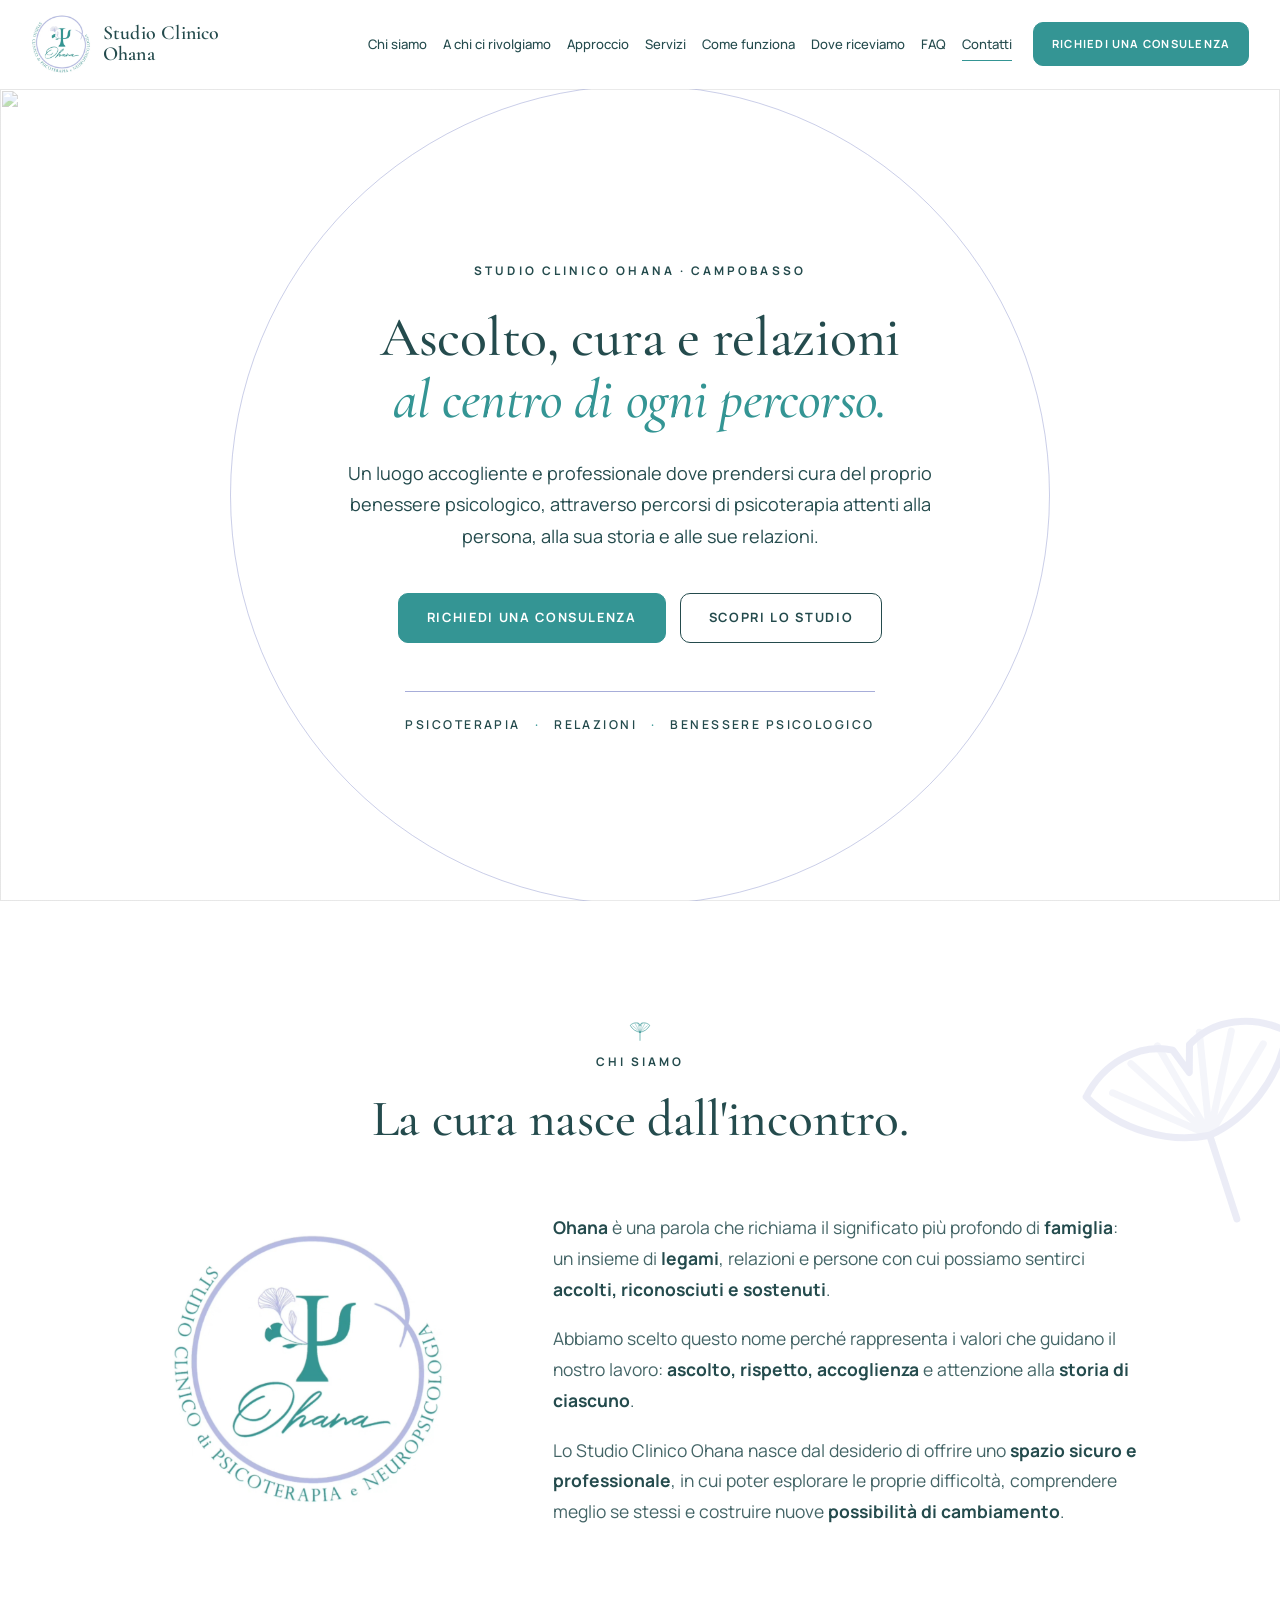
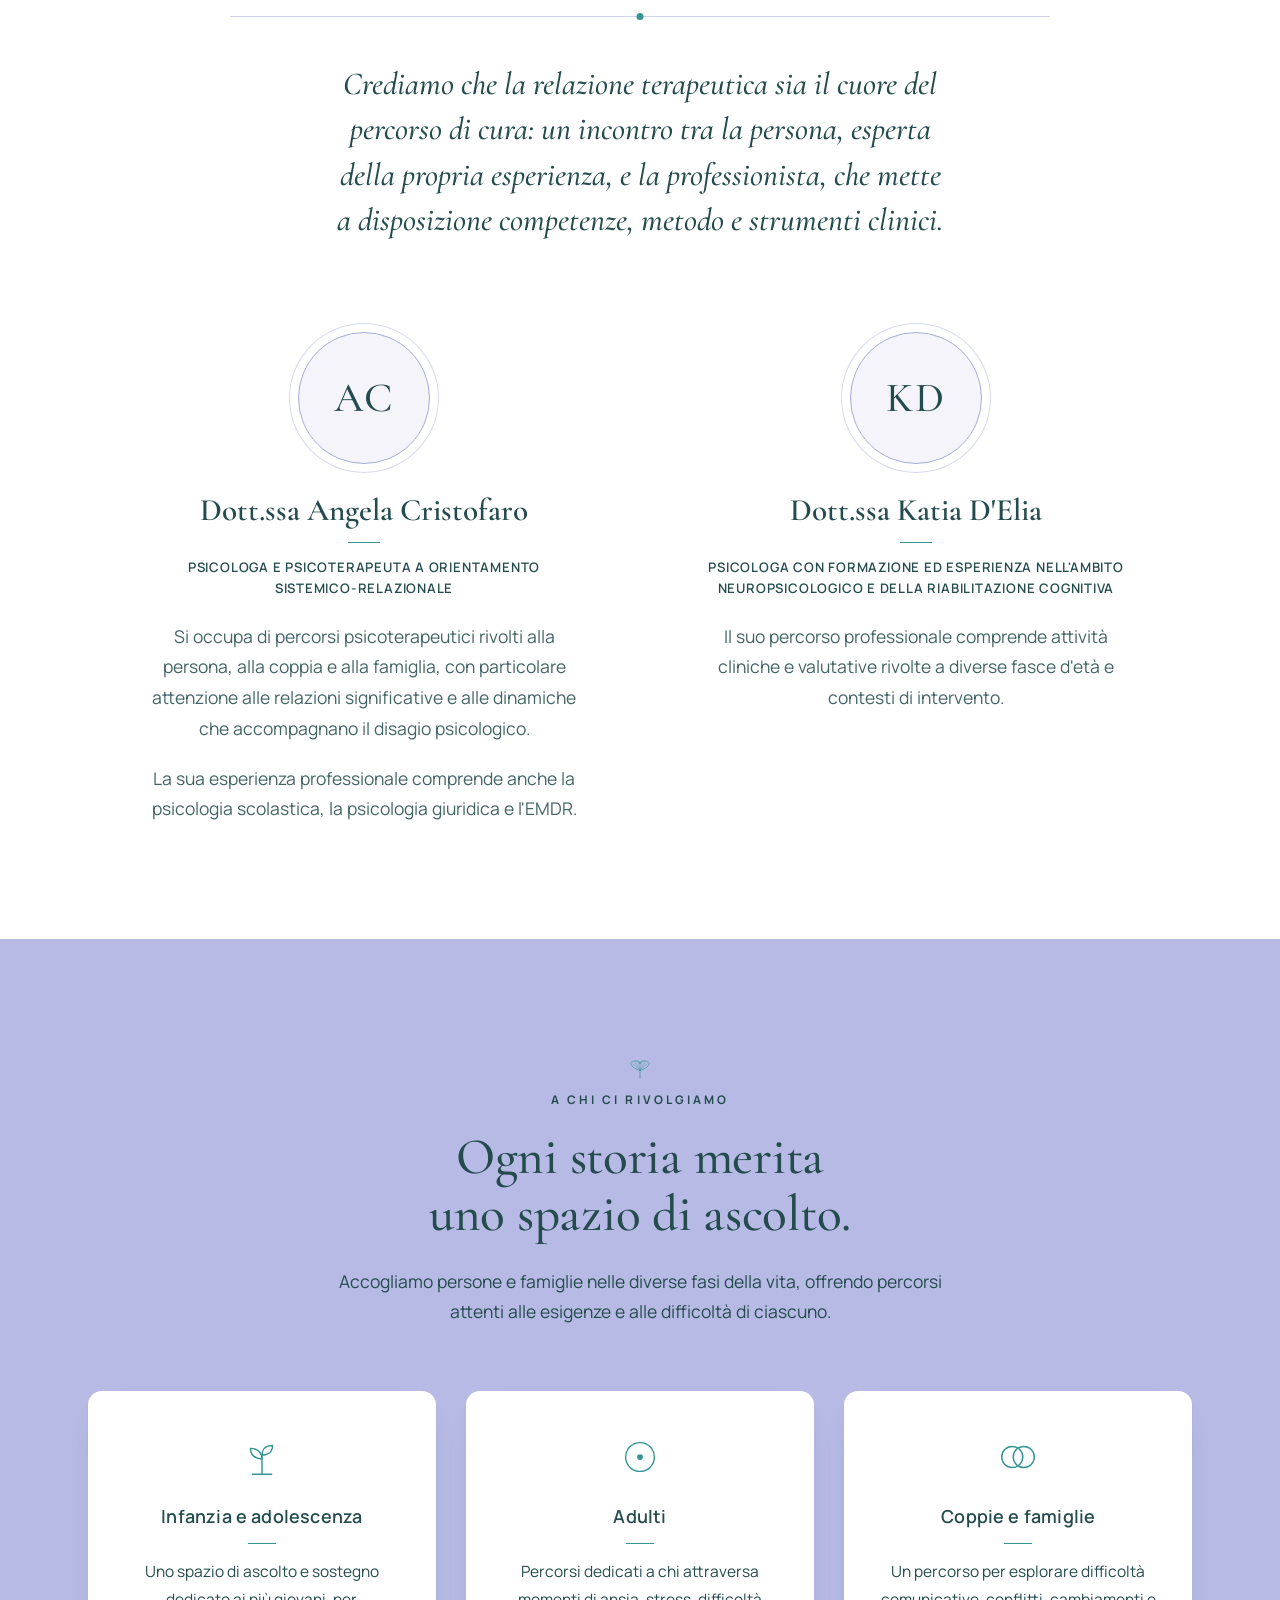
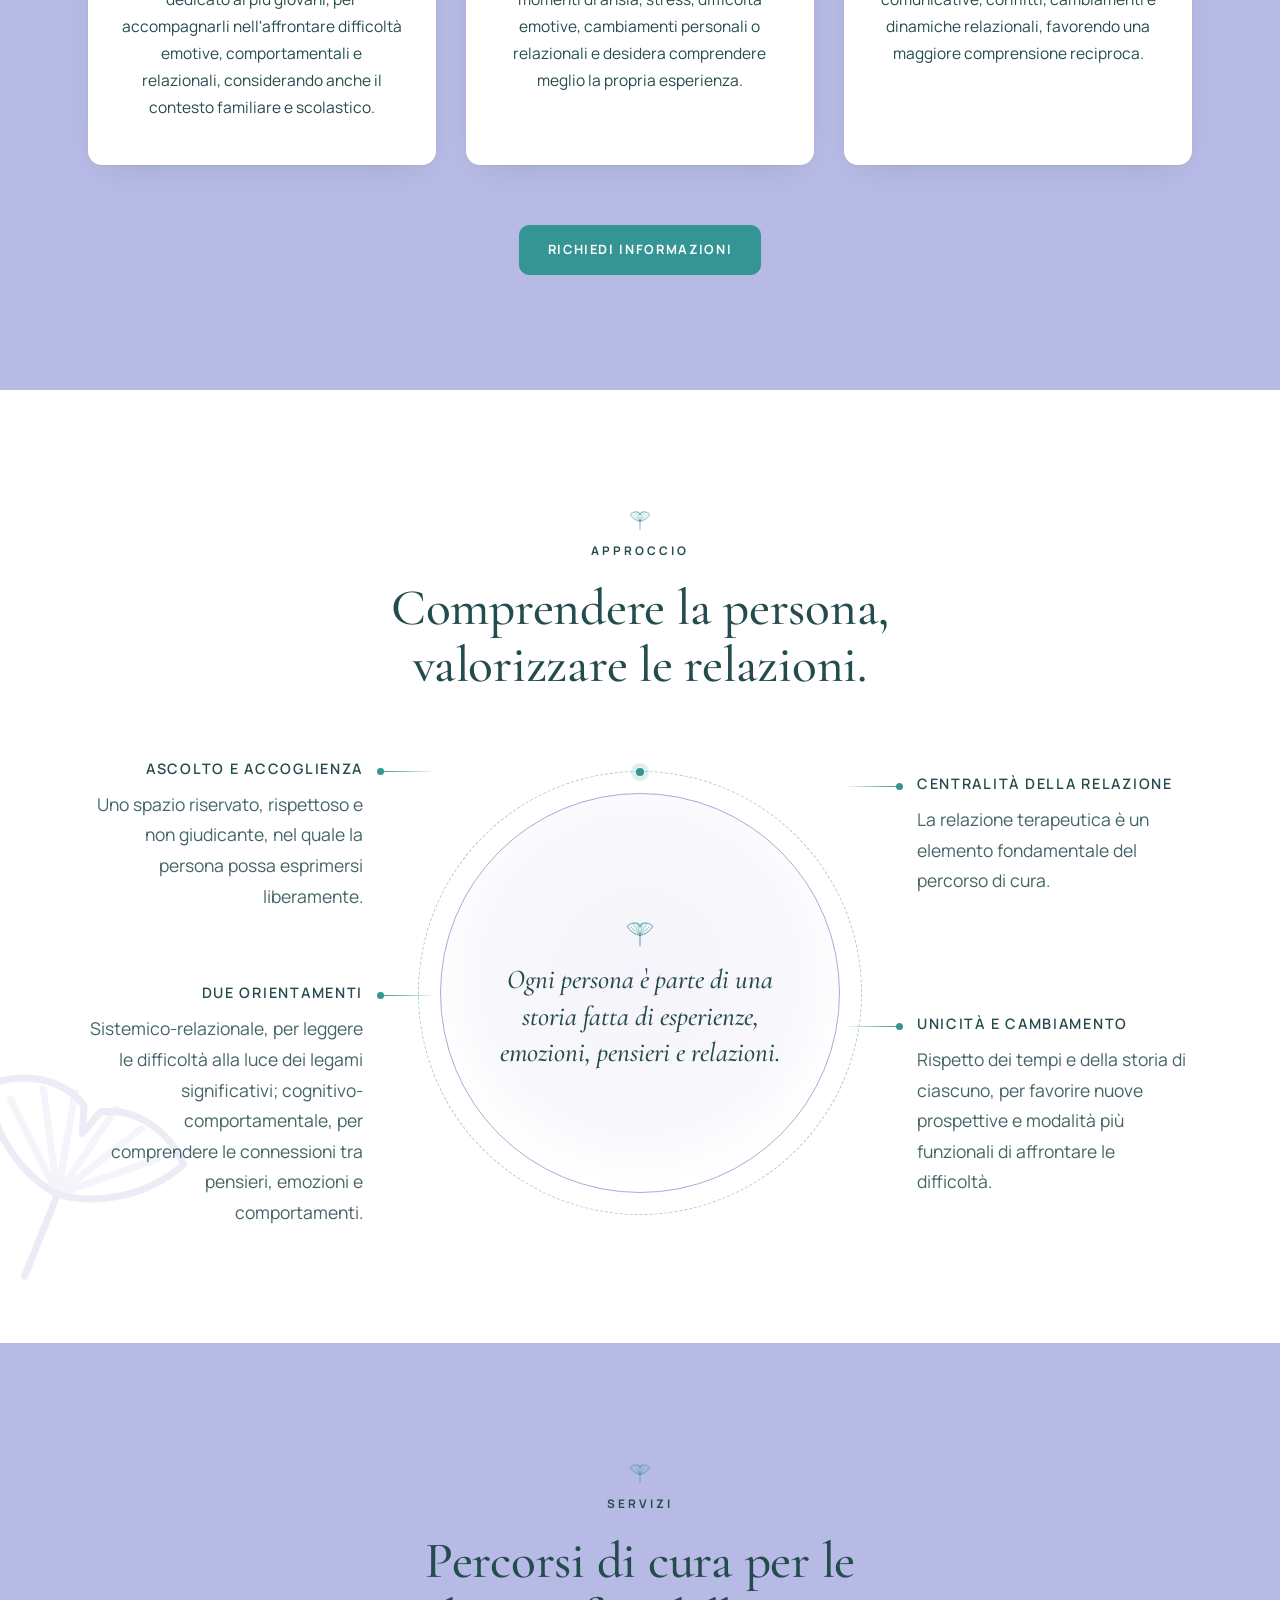
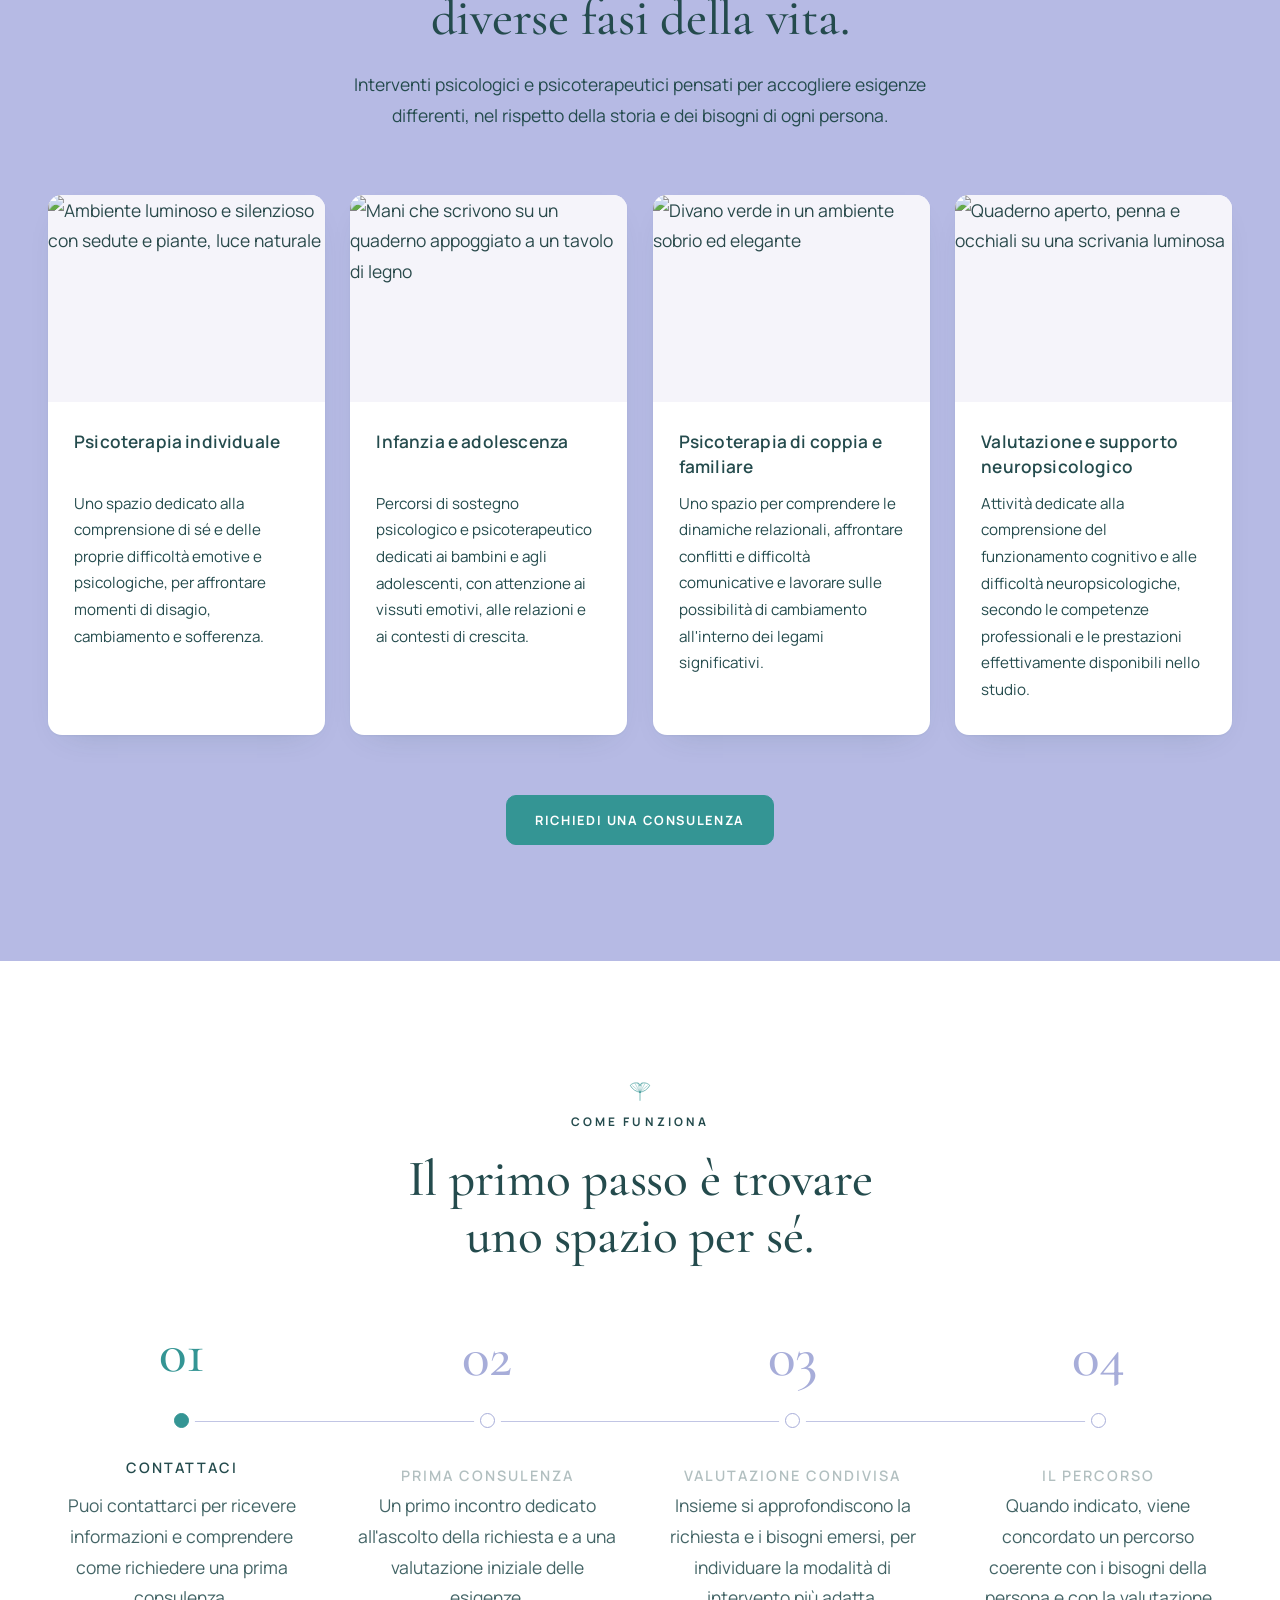
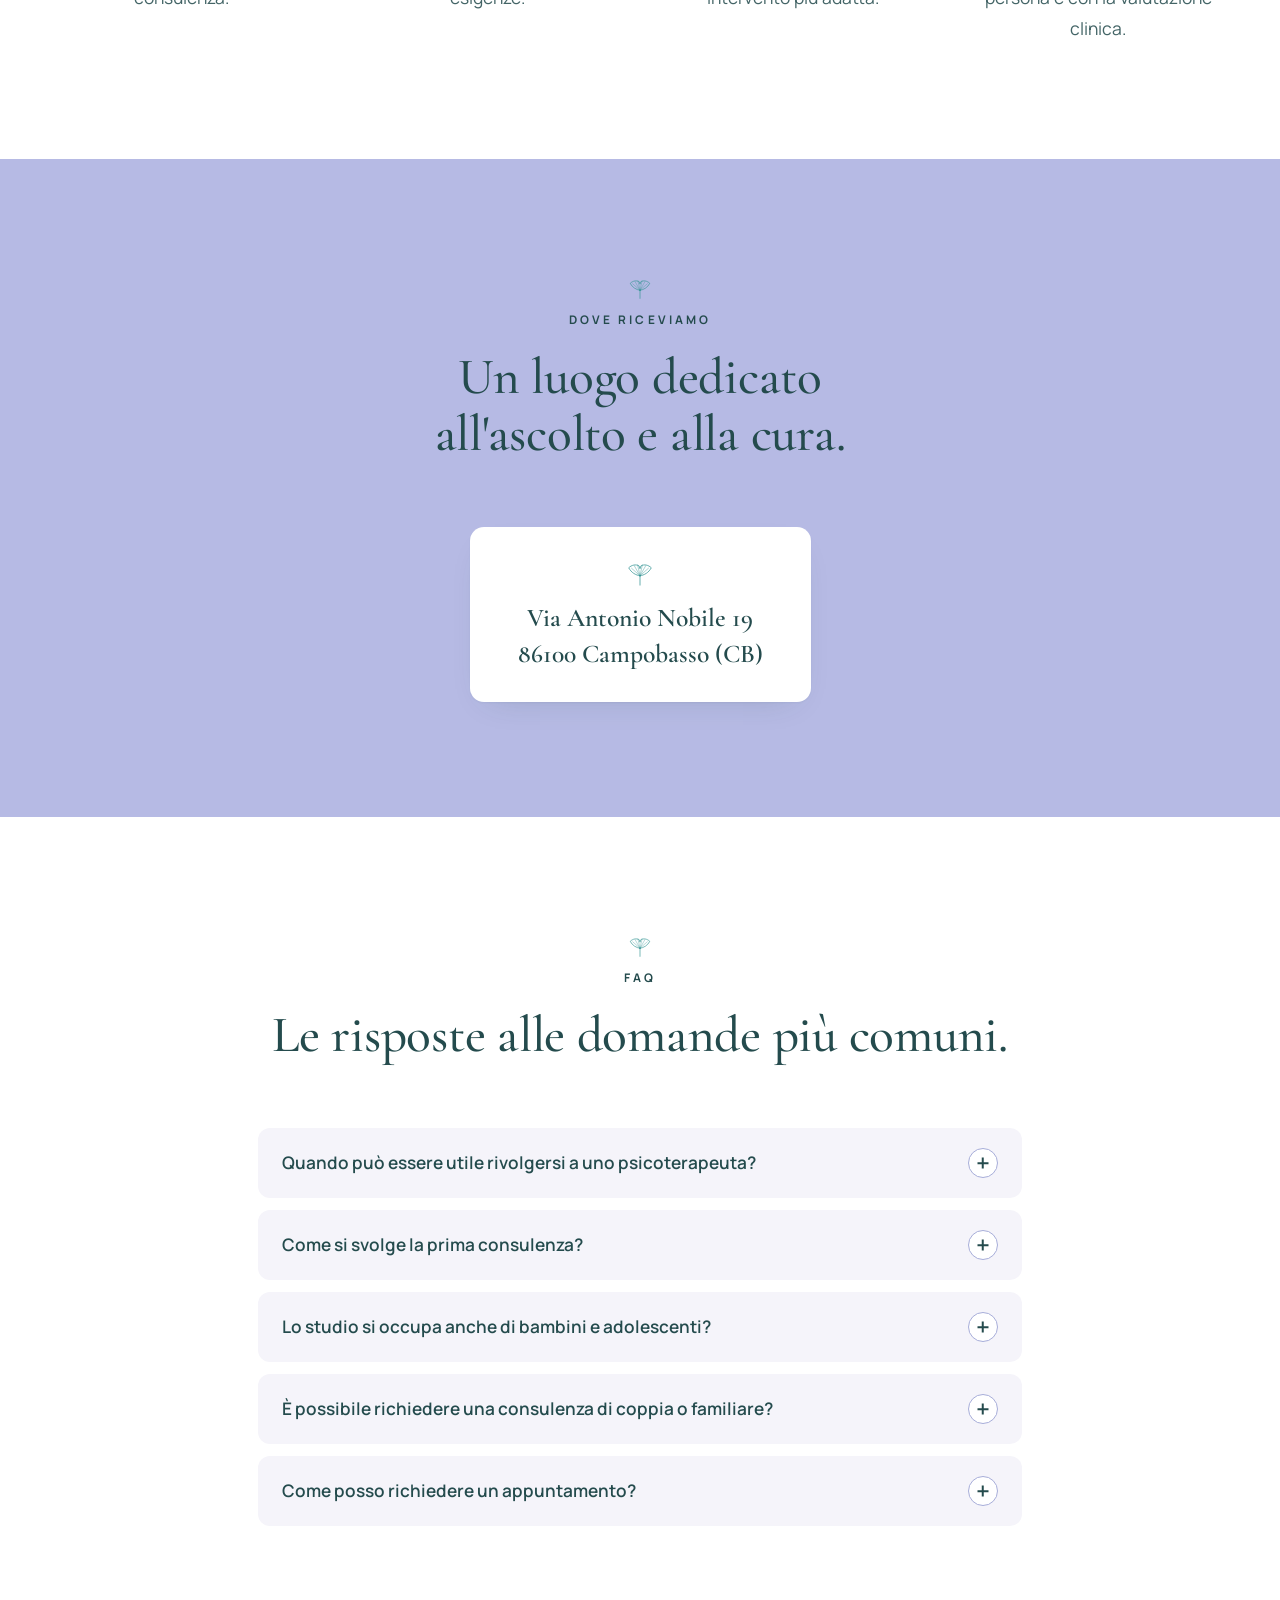
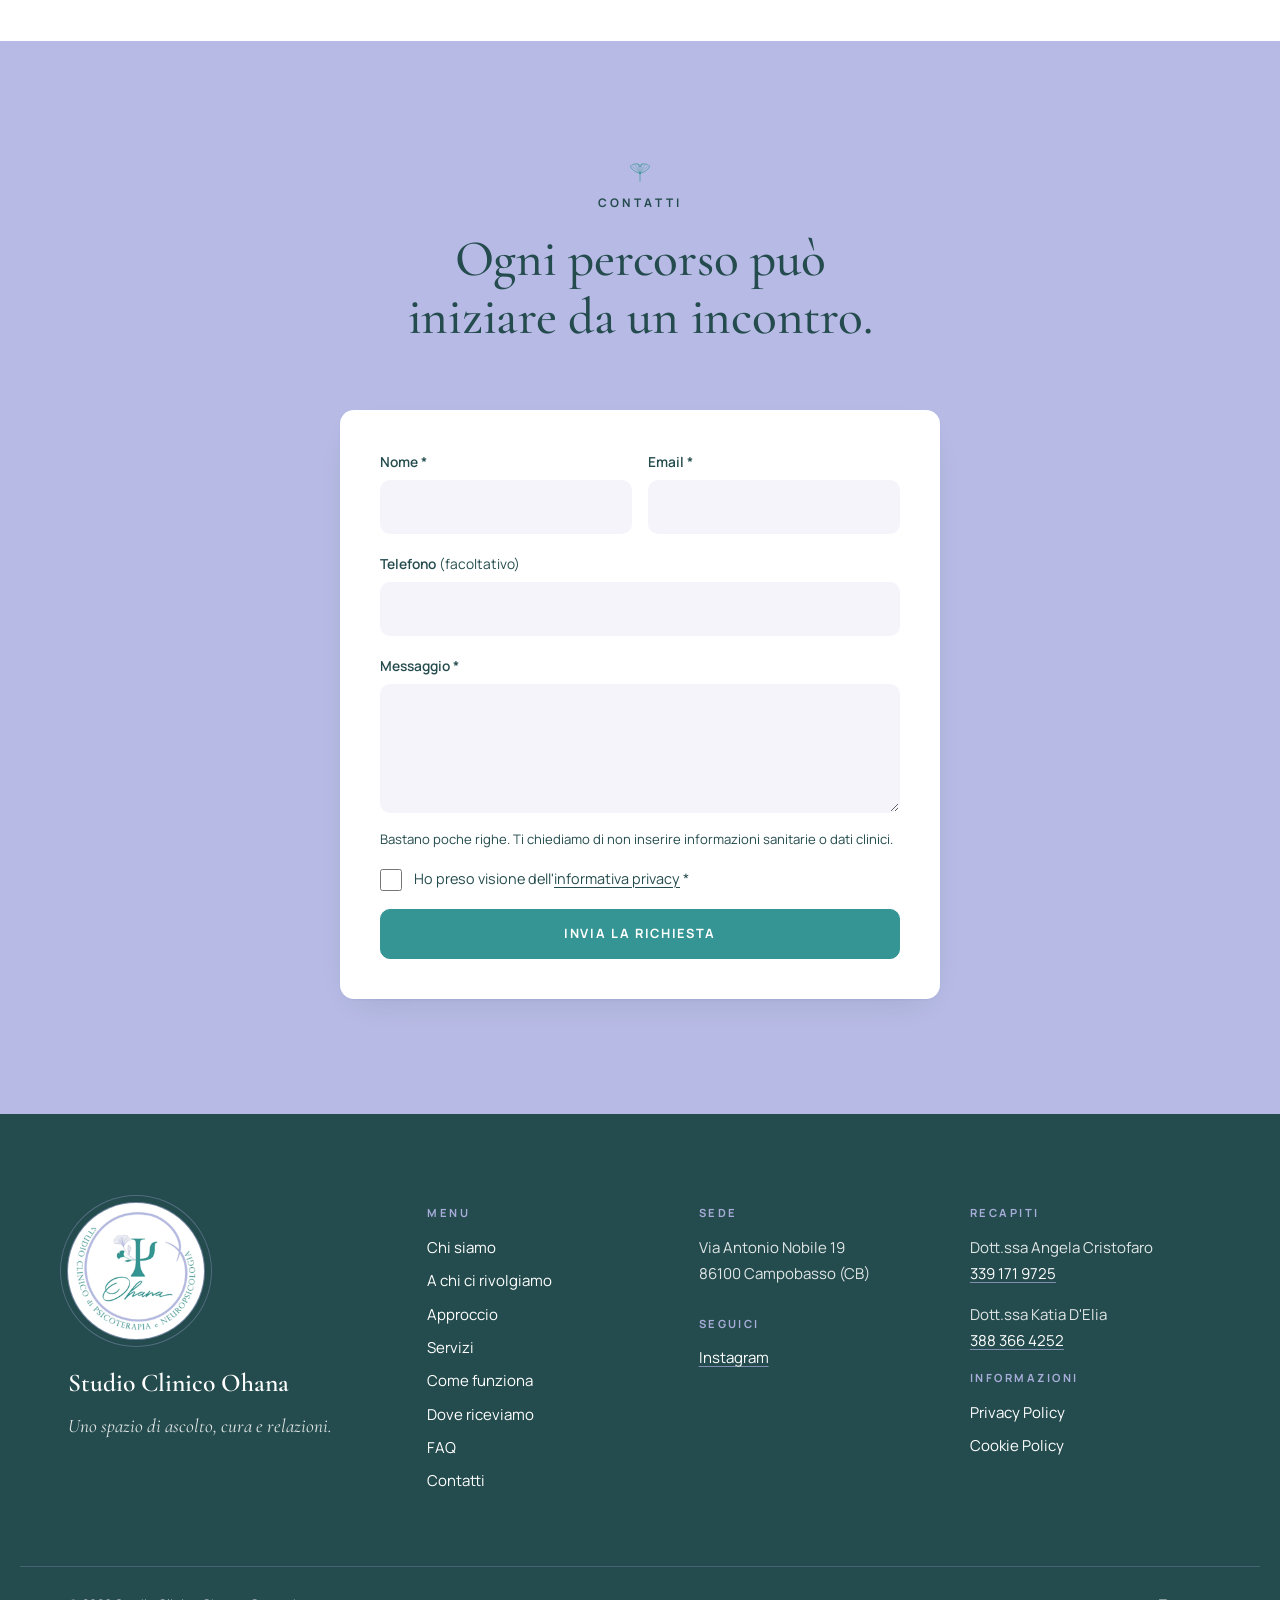
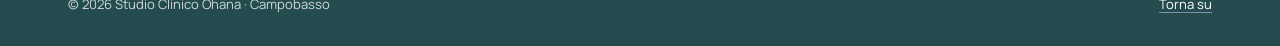
==== index.html @ b9d929c2 "Sito one-page Studio Clinico Ohana Co-Authored-By: Claude Opus 5.5 <noreply@anthropic.com>" ====
<!doctype html>
<html lang="it">
<head>
  <meta charset="utf-8">
  <meta name="viewport" content="width=device-width, initial-scale=1">
  <title>Studio Clinico Ohana | Psicoterapia e Psicologia a Campobasso</title>
  <meta name="description" content="Studio Clinico Ohana a Campobasso. Percorsi di psicoterapia per adulti, bambini, adolescenti, coppie e famiglie. Scopri lo studio e richiedi informazioni.">
  <meta name="theme-color" content="#244B4D">
  <!-- DA COMPLETARE alla pubblicazione: <link rel="canonical" href="https://www.dominio-definitivo.it/"> -->
  <meta property="og:type" content="website">
  <meta property="og:locale" content="it_IT">
  <meta property="og:title" content="Studio Clinico Ohana | Psicoterapia e Psicologia a Campobasso">
  <meta property="og:description" content="Uno spazio di ascolto, cura e relazioni. Percorsi di psicoterapia per adulti, bambini, adolescenti, coppie e famiglie a Campobasso.">
  <meta property="og:image" content="assets/logo-ohana-556.png">
  <link rel="icon" type="image/png" href="assets/favicon.png">
  <link rel="apple-touch-icon" href="assets/logo-ohana-192.png">

  <link rel="preconnect" href="https://fonts.googleapis.com">
  <link rel="preconnect" href="https://fonts.gstatic.com" crossorigin>
  <link rel="preconnect" href="https://images.unsplash.com">
  <link href="https://fonts.googleapis.com/css2?family=Cormorant+Garamond:ital,wght@0,500;0,600;1,500;1,600&family=Manrope:wght@400;500;600;700&display=swap" rel="stylesheet">
  <link rel="preload" as="image" href="https://images.unsplash.com/photo-1513694203232-719a280e022f?auto=format&fit=crop&w=1600&q=72" imagesrcset="https://images.unsplash.com/photo-1513694203232-719a280e022f?auto=format&fit=crop&w=800&q=70 800w, https://images.unsplash.com/photo-1513694203232-719a280e022f?auto=format&fit=crop&w=1600&q=72 1600w, https://images.unsplash.com/photo-1513694203232-719a280e022f?auto=format&fit=crop&w=2400&q=70 2400w" imagesizes="100vw">
  <link rel="stylesheet" href="styles.css">

  <script>document.documentElement.classList.add('js');</script>

  <script type="application/ld+json">
  {
    "@context": "https://schema.org",
    "@type": "MedicalBusiness",
    "name": "Studio Clinico Ohana",
    "alternateName": "Studio Clinico di Psicoterapia e Neuropsicologia",
    "description": "Studio di psicologia e psicoterapia a Campobasso: percorsi per infanzia, adolescenza, adulti, coppie e famiglie.",
    "image": "assets/logo-ohana-556.png",
    "logo": "assets/logo-ohana-556.png",
    "address": {
      "@type": "PostalAddress",
      "streetAddress": "Via Antonio Nobile 19",
      "postalCode": "86100",
      "addressLocality": "Campobasso",
      "addressRegion": "CB",
      "addressCountry": "IT"
    },
    "areaServed": "Campobasso",
    "sameAs": ["https://www.instagram.com/studio_clinico_ohana/"]
  }
  </script>
</head>
<body>

<!-- Simbolo SVG riutilizzabile (Ginkgo lineare ispirato al logo) -->
<svg width="0" height="0" style="position:absolute" aria-hidden="true" focusable="false">
  <symbol id="ginkgo" viewBox="0 0 64 64">
    <g fill="none" stroke="currentColor" stroke-width="1.6" stroke-linecap="round" stroke-linejoin="round">
      <path d="M32 40c-9-1-19-7-24-17 6-6 15-8 22-4l2 6 2-6c7-4 16-2 22 4-5 10-15 16-24 17z"/>
      <path d="M32 40 L32 60"/>
      <path d="M32 40 L14 24M32 40 L20 19M32 40 L27 17M32 40 L37 17M32 40 L44 19M32 40 L50 24" opacity=".55"/>
    </g>
  </symbol>
</svg>

<a class="skip-link" href="#main">Vai al contenuto</a>

<!-- 1. HEADER -->
<header class="site-header" id="top">
  <div class="header-inner">
    <a class="brand" href="#top" aria-label="Studio Clinico Ohana — torna all'inizio">
      <img src="assets/logo-ohana-192.png" width="60" height="60" alt="">
      <span class="brand-name">Studio Clinico<br>Ohana</span>
    </a>

    <nav class="main-nav" id="main-nav" aria-label="Navigazione principale">
      <ul>
        <li><a href="#chi-siamo">Chi siamo</a></li>
        <li><a href="#a-chi-ci-rivolgiamo">A chi ci rivolgiamo</a></li>
        <li><a href="#approccio">Approccio</a></li>
        <li><a href="#servizi">Servizi</a></li>
        <li><a href="#come-funziona">Come funziona</a></li>
        <li><a href="#dove-riceviamo">Dove riceviamo</a></li>
        <li><a href="#faq">FAQ</a></li>
        <li><a href="#contatti">Contatti</a></li>
      </ul>
      <a class="btn btn-primary nav-cta-mobile" href="#contatti">Richiedi una consulenza</a>
    </nav>

    <a class="btn btn-primary header-cta" href="#contatti">Richiedi una consulenza</a>

    <button class="menu-toggle" type="button" aria-expanded="false" aria-controls="main-nav">
      <span class="sr-only">Apri il menu</span>
      <span class="menu-bars" aria-hidden="true"><span></span><span></span><span></span></span>
    </button>
  </div>
</header>

<main id="main">

  <!-- 2. HERO -->
  <section class="hero" aria-labelledby="hero-title">
    <img class="hero-bg"
         src="https://images.unsplash.com/photo-1513694203232-719a280e022f?auto=format&fit=crop&w=1600&q=72"
         srcset="https://images.unsplash.com/photo-1513694203232-719a280e022f?auto=format&fit=crop&w=800&q=70 800w,
                 https://images.unsplash.com/photo-1513694203232-719a280e022f?auto=format&fit=crop&w=1600&q=72 1600w,
                 https://images.unsplash.com/photo-1513694203232-719a280e022f?auto=format&fit=crop&w=2400&q=70 2400w"
         sizes="100vw" alt="" fetchpriority="high" decoding="async">
    <!-- Immagine illustrativa: sostituire con fotografie autentiche dello studio quando disponibili. -->
    <div class="hero-overlay" aria-hidden="true"></div>

    <div class="container hero-content">
      <p class="eyebrow hero-eyebrow">Studio Clinico Ohana · Campobasso</p>
      <h1 id="hero-title"><span class="h1-a">Ascolto, cura e relazioni</span> <span class="h1-b">al centro di ogni percorso.</span></h1>
      <p class="hero-lead">Un luogo accogliente e professionale dove prendersi cura del proprio benessere psicologico, attraverso percorsi di psicoterapia attenti alla persona, alla sua storia e alle sue relazioni.</p>
      <div class="hero-actions">
        <a class="btn btn-primary" href="#contatti">Richiedi una consulenza</a>
        <a class="btn btn-outline" href="#chi-siamo">Scopri lo studio</a>
      </div>
      <p class="hero-detail"><span>Psicoterapia</span><span aria-hidden="true">·</span><span>Relazioni</span><span aria-hidden="true">·</span><span>Benessere psicologico</span></p>
    </div>
  </section>

  <!-- 3. CHI SIAMO — sfondo bianco -->
  <section class="section bg-white" id="chi-siamo" aria-labelledby="chi-siamo-title">
    <svg class="deco-ginkgo deco-right" aria-hidden="true"><use href="#ginkgo"/></svg>
    <div class="container">
      <div class="about">
        <figure class="about-logo reveal">
          <img src="assets/logo-ohana-556.png" width="556" height="556" loading="lazy" decoding="async"
               alt="Logo dello Studio Clinico Ohana: simbolo Psi con foglie di Ginkgo, scritta Ohana e cerchio lavanda">
        </figure>

        <header class="section-head about-head reveal">
          <p class="eyebrow"><svg class="eyebrow-leaf" aria-hidden="true"><use href="#ginkgo"/></svg>Chi siamo</p>
          <h2 id="chi-siamo-title">La cura nasce dall'incontro.</h2>
        </header>

        <div class="about-text reveal">
          <p><strong>Ohana</strong> è una parola che richiama il significato più profondo di <strong>famiglia</strong>: un insieme di <strong>legami</strong>, relazioni e persone con cui possiamo sentirci <strong>accolti, riconosciuti e sostenuti</strong>.</p>
          <p>Abbiamo scelto questo nome perché rappresenta i valori che guidano il nostro lavoro: <strong>ascolto, rispetto, accoglienza</strong> e attenzione alla <strong>storia di ciascuno</strong>.</p>
          <p>Lo Studio Clinico Ohana nasce dal desiderio di offrire uno <strong>spazio sicuro e professionale</strong>, in cui poter esplorare le proprie difficoltà, comprendere meglio se stessi e costruire nuove <strong>possibilità di cambiamento</strong>.</p>
        </div>
      </div>

      <blockquote class="editorial-quote reveal">
        <p>Crediamo che la relazione terapeutica sia il cuore del percorso di cura: un incontro tra la persona, esperta della propria esperienza, e la professionista, che mette a disposizione competenze, metodo e strumenti clinici.</p>
      </blockquote>

      <div class="team">
        <!-- Nessuna fotografia autentica disponibile: layout tipografico con monogramma.
             Per inserire un ritratto reale, sostituire <span class="monogram">…</span>
             con <img class="portrait" src="…" alt="Ritratto della Dott.ssa …" width="200" height="200" loading="lazy"> -->
        <article class="profile reveal">
          <span class="monogram" aria-hidden="true">AC</span>
          <h3 class="profile-name">Dott.ssa Angela Cristofaro</h3>
          <p class="profile-role">Psicologa e Psicoterapeuta a orientamento sistemico-relazionale</p>
          <p>Si occupa di percorsi psicoterapeutici rivolti alla persona, alla coppia e alla famiglia, con particolare attenzione alle relazioni significative e alle dinamiche che accompagnano il disagio psicologico.</p>
          <p>La sua esperienza professionale comprende anche la psicologia scolastica, la psicologia giuridica e l'EMDR.</p>
        </article>

        <article class="profile reveal">
          <span class="monogram" aria-hidden="true">KD</span>
          <h3 class="profile-name">Dott.ssa Katia D'Elia</h3>
          <!-- DA VERIFICARE prima della pubblicazione: eventuale qualifica di psicoterapeuta, orientamento e specializzazioni. -->
          <p class="profile-role">Psicologa con formazione ed esperienza nell'ambito neuropsicologico e della riabilitazione cognitiva</p>
          <p>Il suo percorso professionale comprende attività cliniche e valutative rivolte a diverse fasce d'età e contesti di intervento.</p>
        </article>
      </div>
    </div>
  </section>

  <!-- 4. A CHI CI RIVOLGIAMO — sfondo lavanda -->
  <section class="section bg-alt" id="a-chi-ci-rivolgiamo" aria-labelledby="target-title">
    <div class="container">
      <header class="section-head reveal">
        <p class="eyebrow"><svg class="eyebrow-leaf" aria-hidden="true"><use href="#ginkgo"/></svg>A chi ci rivolgiamo</p>
        <h2 id="target-title">Ogni storia merita uno spazio di ascolto.</h2>
        <p class="section-sub">Accogliamo persone e famiglie nelle diverse fasi della vita, offrendo percorsi attenti alle esigenze e alle difficoltà di ciascuno.</p>
      </header>

      <div class="cards-3">
        <article class="card-target reveal">
          <svg class="card-icon" viewBox="0 0 48 48" aria-hidden="true"><g fill="none" stroke="currentColor" stroke-width="1.5" stroke-linecap="round" stroke-linejoin="round"><path d="M24 42V22"/><path d="M24 26c0-7-5-11-12-11 0 7 5 11 12 11z"/><path d="M24 22c0-6 4-10 11-10 0 6-4 10-11 10z"/><path d="M14 42h20"/></g></svg>
          <h3>Infanzia e adolescenza</h3>
          <p>Uno spazio di ascolto e sostegno dedicato ai più giovani, per accompagnarli nell'affrontare difficoltà emotive, comportamentali e relazionali, considerando anche il contesto familiare e scolastico.</p>
        </article>
        <article class="card-target reveal">
          <svg class="card-icon" viewBox="0 0 48 48" aria-hidden="true"><g fill="none" stroke="currentColor" stroke-width="1.5" stroke-linecap="round"><circle cx="24" cy="24" r="15"/><circle cx="24" cy="24" r="3" fill="currentColor" stroke="none"/></g></svg>
          <h3>Adulti</h3>
          <p>Percorsi dedicati a chi attraversa momenti di ansia, stress, difficoltà emotive, cambiamenti personali o relazionali e desidera comprendere meglio la propria esperienza.</p>
        </article>
        <article class="card-target reveal">
          <svg class="card-icon" viewBox="0 0 48 48" aria-hidden="true"><g fill="none" stroke="currentColor" stroke-width="1.5"><circle cx="18" cy="24" r="11"/><circle cx="30" cy="24" r="11"/></g></svg>
          <h3>Coppie e famiglie</h3>
          <p>Un percorso per esplorare difficoltà comunicative, conflitti, cambiamenti e dinamiche relazionali, favorendo una maggiore comprensione reciproca.</p>
        </article>
      </div>

      <div class="section-cta reveal">
        <a class="btn btn-primary" href="#contatti">Richiedi informazioni</a>
      </div>
    </div>
  </section>

  <!-- 5. APPROCCIO — sfondo bianco -->
  <section class="section bg-white" id="approccio" aria-labelledby="approccio-title">
    <svg class="deco-ginkgo deco-left" aria-hidden="true"><use href="#ginkgo"/></svg>
    <div class="container">
      <header class="section-head reveal">
        <p class="eyebrow"><svg class="eyebrow-leaf" aria-hidden="true"><use href="#ginkgo"/></svg>Approccio</p>
        <h2 id="approccio-title">Comprendere la persona, valorizzare le relazioni.</h2>
      </header>

      <div class="orbit">
        <div class="orbit-core reveal">
          <span class="orbit-ring" aria-hidden="true"></span>
          <span class="orbit-ring orbit-ring--dashed" aria-hidden="true"></span>
          <div class="orbit-text">
            <svg class="orbit-leaf" aria-hidden="true"><use href="#ginkgo"/></svg>
            <p>Ogni persona è parte di una storia fatta di esperienze, emozioni, pensieri e relazioni.</p>
          </div>
        </div>

        <ul class="orbit-points" role="list">
          <li class="op op-1 reveal">
            <h3>Ascolto e accoglienza</h3>
            <p>Uno spazio riservato, rispettoso e non giudicante, nel quale la persona possa esprimersi liberamente.</p>
          </li>
          <li class="op op-2 reveal">
            <h3>Centralità della relazione</h3>
            <p>La relazione terapeutica è un elemento fondamentale del percorso di cura.</p>
          </li>
          <li class="op op-3 reveal">
            <h3>Due orientamenti</h3>
            <p>Sistemico-relazionale, per leggere le difficoltà alla luce dei legami significativi; cognitivo-comportamentale, per comprendere le connessioni tra pensieri, emozioni e comportamenti.</p>
          </li>
          <li class="op op-4 reveal">
            <h3>Unicità e cambiamento</h3>
            <p>Rispetto dei tempi e della storia di ciascuno, per favorire nuove prospettive e modalità più funzionali di affrontare le difficoltà.</p>
          </li>
        </ul>
      </div>
    </div>
  </section>

  <!-- 6. SERVIZI — sfondo lavanda -->
  <section class="section bg-alt" id="servizi" aria-labelledby="servizi-title">
    <div class="container container-wide">
      <header class="section-head reveal">
        <p class="eyebrow"><svg class="eyebrow-leaf" aria-hidden="true"><use href="#ginkgo"/></svg>Servizi</p>
        <h2 id="servizi-title">Percorsi di cura per le diverse fasi della vita.</h2>
        <p class="section-sub">Interventi psicologici e psicoterapeutici pensati per accogliere esigenze differenti, nel rispetto della storia e dei bisogni di ogni persona.</p>
      </header>

      <!-- Immagini illustrative (Unsplash): non rappresentano la sede reale. -->
      <div class="cards-4">
        <article class="card-service reveal">
          <div class="card-media">
            <img src="https://images.unsplash.com/photo-1519710164239-da123dc03ef4?auto=format&fit=crop&w=720&h=540&q=70"
                 width="720" height="540" loading="lazy" decoding="async"
                 alt="Ambiente luminoso e silenzioso con sedute e piante, luce naturale">
          </div>
          <div class="card-body">
            <h3>Psicoterapia individuale</h3>
            <p>Uno spazio dedicato alla comprensione di sé e delle proprie difficoltà emotive e psicologiche, per affrontare momenti di disagio, cambiamento e sofferenza.</p>
          </div>
        </article>
        <article class="card-service reveal">
          <div class="card-media">
            <img src="https://images.unsplash.com/photo-1456324504439-367cee3b3c32?auto=format&fit=crop&w=720&h=540&q=70"
                 width="720" height="540" loading="lazy" decoding="async"
                 alt="Mani che scrivono su un quaderno appoggiato a un tavolo di legno">
          </div>
          <div class="card-body">
            <h3>Infanzia e adolescenza</h3>
            <p>Percorsi di sostegno psicologico e psicoterapeutico dedicati ai bambini e agli adolescenti, con attenzione ai vissuti emotivi, alle relazioni e ai contesti di crescita.</p>
          </div>
        </article>
        <article class="card-service reveal">
          <div class="card-media">
            <img src="https://images.unsplash.com/photo-1555041469-a586c61ea9bc?auto=format&fit=crop&w=720&h=540&q=70"
                 width="720" height="540" loading="lazy" decoding="async"
                 alt="Divano verde in un ambiente sobrio ed elegante">
          </div>
          <div class="card-body">
            <h3>Psicoterapia di coppia e familiare</h3>
            <p>Uno spazio per comprendere le dinamiche relazionali, affrontare conflitti e difficoltà comunicative e lavorare sulle possibilità di cambiamento all'interno dei legami significativi.</p>
          </div>
        </article>
        <!-- DA VERIFICARE prima della pubblicazione: erogazione effettiva del servizio presso lo studio e denominazione corretta delle prestazioni. -->
        <article class="card-service reveal">
          <div class="card-media">
            <img src="https://images.unsplash.com/photo-1517842645767-c639042777db?auto=format&fit=crop&w=720&h=540&q=70"
                 width="720" height="540" loading="lazy" decoding="async"
                 alt="Quaderno aperto, penna e occhiali su una scrivania luminosa">
          </div>
          <div class="card-body">
            <h3>Valutazione e supporto neuropsicologico</h3>
            <p>Attività dedicate alla comprensione del funzionamento cognitivo e alle difficoltà neuropsicologiche, secondo le competenze professionali e le prestazioni effettivamente disponibili nello studio.</p>
          </div>
        </article>
      </div>

      <div class="section-cta reveal">
        <a class="btn btn-primary" href="#contatti">Richiedi una consulenza</a>
      </div>
    </div>
  </section>

  <!-- 7. COME FUNZIONA — sfondo bianco -->
  <section class="section bg-white" id="come-funziona" aria-labelledby="come-title">
    <div class="container container-wide">
      <header class="section-head reveal">
        <p class="eyebrow"><svg class="eyebrow-leaf" aria-hidden="true"><use href="#ginkgo"/></svg>Come funziona</p>
        <h2 id="come-title">Il primo passo è trovare uno spazio per sé.</h2>
      </header>

      <div class="steps" id="steps">
        <div class="steps-track" aria-hidden="true"><span class="steps-fill"></span></div>
        <ol class="steps-list" role="list">
          <li class="step">
            <span class="step-num" aria-hidden="true">01</span>
            <span class="step-dot" aria-hidden="true"></span>
            <h3>Contattaci</h3>
            <p>Puoi contattarci per ricevere informazioni e comprendere come richiedere una prima consulenza.</p>
          </li>
          <li class="step">
            <span class="step-num" aria-hidden="true">02</span>
            <span class="step-dot" aria-hidden="true"></span>
            <h3>Prima consulenza</h3>
            <p>Un primo incontro dedicato all'ascolto della richiesta e a una valutazione iniziale delle esigenze.</p>
          </li>
          <li class="step">
            <span class="step-num" aria-hidden="true">03</span>
            <span class="step-dot" aria-hidden="true"></span>
            <h3>Valutazione condivisa</h3>
            <p>Insieme si approfondiscono la richiesta e i bisogni emersi, per individuare la modalità di intervento più adatta.</p>
          </li>
          <li class="step">
            <span class="step-num" aria-hidden="true">04</span>
            <span class="step-dot" aria-hidden="true"></span>
            <h3>Il percorso</h3>
            <p>Quando indicato, viene concordato un percorso coerente con i bisogni della persona e con la valutazione clinica.</p>
          </li>
        </ol>
      </div>
    </div>
  </section>

  <!-- 8. DOVE RICEVIAMO — sfondo lavanda -->
  <section class="section bg-alt" id="dove-riceviamo" aria-labelledby="dove-title">
    <div class="container">
      <header class="section-head reveal">
        <p class="eyebrow"><svg class="eyebrow-leaf" aria-hidden="true"><use href="#ginkgo"/></svg>Dove riceviamo</p>
        <h2 id="dove-title">Un luogo dedicato all'ascolto e alla cura.</h2>
      </header>

      <address class="address-card reveal">
        <svg class="address-leaf" aria-hidden="true"><use href="#ginkgo"/></svg>
        <span class="address-line">Via Antonio Nobile 19</span>
        <span class="address-line">86100 Campobasso (CB)</span>
      </address>
    </div>
  </section>

  <!-- 9. FAQ — sfondo bianco -->
  <section class="section bg-white" id="faq" aria-labelledby="faq-title">
    <div class="container container-narrow">
      <header class="section-head reveal">
        <p class="eyebrow"><svg class="eyebrow-leaf" aria-hidden="true"><use href="#ginkgo"/></svg>FAQ</p>
        <h2 id="faq-title">Le risposte alle domande più comuni.</h2>
      </header>

      <div class="accordion reveal" data-single-open>
        <div class="acc-item">
          <h3 class="acc-heading">
            <button type="button" class="acc-trigger" aria-expanded="false" aria-controls="faq-1" id="faq-1-btn">
              <span>Quando può essere utile rivolgersi a uno psicoterapeuta?</span><span class="acc-icon" aria-hidden="true"></span>
            </button>
          </h3>
          <div class="acc-panel" id="faq-1" role="region" aria-labelledby="faq-1-btn" hidden>
            <div class="acc-inner"><p>Può essere utile rivolgerti a noi quando attraversi difficoltà emotive, relazionali o momenti di sofferenza che incidono sul tuo benessere quotidiano, oppure quando desideri comprenderti meglio e capire il tuo modo di vivere le relazioni.</p></div>
          </div>
        </div>
        <div class="acc-item">
          <h3 class="acc-heading">
            <button type="button" class="acc-trigger" aria-expanded="false" aria-controls="faq-2" id="faq-2-btn">
              <span>Come si svolge la prima consulenza?</span><span class="acc-icon" aria-hidden="true"></span>
            </button>
          </h3>
          <div class="acc-panel" id="faq-2" role="region" aria-labelledby="faq-2-btn" hidden>
            <div class="acc-inner"><p>Dedichiamo il primo incontro all'ascolto della tua richiesta, alla conoscenza reciproca e a una prima valutazione delle tue esigenze.</p></div>
          </div>
        </div>
        <div class="acc-item">
          <h3 class="acc-heading">
            <button type="button" class="acc-trigger" aria-expanded="false" aria-controls="faq-3" id="faq-3-btn">
              <span>Lo studio si occupa anche di bambini e adolescenti?</span><span class="acc-icon" aria-hidden="true"></span>
            </button>
          </h3>
          <div class="acc-panel" id="faq-3" role="region" aria-labelledby="faq-3-btn" hidden>
            <div class="acc-inner"><p>Sì, proponiamo percorsi rivolti all'infanzia e all'adolescenza, con attenzione alle difficoltà emotive e relazionali e ai contesti di crescita.</p></div>
          </div>
        </div>
        <div class="acc-item">
          <h3 class="acc-heading">
            <button type="button" class="acc-trigger" aria-expanded="false" aria-controls="faq-4" id="faq-4-btn">
              <span>È possibile richiedere una consulenza di coppia o familiare?</span><span class="acc-icon" aria-hidden="true"></span>
            </button>
          </h3>
          <div class="acc-panel" id="faq-4" role="region" aria-labelledby="faq-4-btn" hidden>
            <div class="acc-inner"><p>Sì, ci occupiamo anche di difficoltà che coinvolgono la coppia e la famiglia. Valutiamo insieme a voi la modalità di intervento più adatta alla vostra richiesta.</p></div>
          </div>
        </div>
        <div class="acc-item">
          <h3 class="acc-heading">
            <button type="button" class="acc-trigger" aria-expanded="false" aria-controls="faq-5" id="faq-5-btn">
              <span>Come posso richiedere un appuntamento?</span><span class="acc-icon" aria-hidden="true"></span>
            </button>
          </h3>
          <div class="acc-panel" id="faq-5" role="region" aria-labelledby="faq-5-btn" hidden>
            <div class="acc-inner"><p>Puoi scriverci attraverso il modulo nella sezione <a href="#contatti">Contatti</a> oppure chiamarci ai recapiti indicati in fondo alla pagina: ti daremo tutte le informazioni e concorderemo insieme una prima consulenza.</p></div>
          </div>
        </div>
      </div>
    </div>
  </section>

  <!-- 10. CONTATTI — sfondo lavanda -->
  <section class="section bg-alt" id="contatti" aria-labelledby="contatti-title">
    <div class="container">
      <header class="section-head reveal">
        <p class="eyebrow"><svg class="eyebrow-leaf" aria-hidden="true"><use href="#ginkgo"/></svg>Contatti</p>
        <h2 id="contatti-title">Ogni percorso può iniziare da un incontro.</h2>
      </header>

      <!--
        MODULO CONTATTI — configurazione:
        impostare data-endpoint con l'URL di un servizio di invio verificato collegato a un destinatario confermato.
        Finché è vuoto, il modulo NON invia nulla e lo comunica chiaramente.
      -->
      <form class="contact-form reveal" id="contact-form" data-endpoint="" novalidate>
        <div class="field-row">
          <div class="field">
            <label for="cf-name">Nome <span aria-hidden="true">*</span></label>
            <input id="cf-name" name="nome" type="text" autocomplete="name" required>
            <p class="field-error" id="cf-name-err" hidden>Inserisci il tuo nome.</p>
          </div>
          <div class="field">
            <label for="cf-email">Email <span aria-hidden="true">*</span></label>
            <input id="cf-email" name="email" type="email" autocomplete="email" inputmode="email" required>
            <p class="field-error" id="cf-email-err" hidden>Inserisci un indirizzo email valido.</p>
          </div>
        </div>
        <div class="field">
          <label for="cf-phone">Telefono <span class="optional">(facoltativo)</span></label>
          <input id="cf-phone" name="telefono" type="tel" autocomplete="tel" inputmode="tel">
        </div>
        <div class="field">
          <label for="cf-msg">Messaggio <span aria-hidden="true">*</span></label>
          <textarea id="cf-msg" name="messaggio" rows="4" required aria-describedby="cf-msg-hint"></textarea>
          <p class="field-hint" id="cf-msg-hint">Bastano poche righe. Ti chiediamo di non inserire informazioni sanitarie o dati clinici.</p>
          <p class="field-error" id="cf-msg-err" hidden>Scrivi un breve messaggio.</p>
        </div>
        <div class="field field-check">
          <input id="cf-privacy" name="privacy" type="checkbox" required>
          <label for="cf-privacy">Ho preso visione dell'<a href="privacy.html" target="_blank" rel="noopener">informativa privacy</a> <span aria-hidden="true">*</span></label>
          <p class="field-error" id="cf-privacy-err" hidden>È necessario confermare la presa visione dell'informativa.</p>
        </div>
        <div class="hp" aria-hidden="true"><label for="cf-web">Lascia vuoto</label><input id="cf-web" name="website" type="text" tabindex="-1" autocomplete="off"></div>
        <button class="btn btn-primary btn-block" type="submit">Invia la richiesta</button>
        <p class="form-status" id="form-status" role="status" aria-live="polite"></p>
      </form>
    </div>
  </section>

</main>

<!-- 11. FOOTER -->
<footer class="site-footer">
  <div class="container footer-grid">
    <div class="footer-brand">
      <span class="footer-logo">
        <img src="assets/logo-ohana-192.png" width="124" height="124" loading="lazy" alt="Logo Studio Clinico Ohana">
      </span>
      <p class="footer-name">Studio Clinico Ohana</p>
      <p class="footer-payoff">Uno spazio di ascolto, cura e relazioni.</p>
    </div>

    <nav class="footer-col" aria-label="Menu nel piè di pagina">
      <p class="footer-label">Menu</p>
      <ul class="footer-links" role="list">
        <li><a href="#chi-siamo">Chi siamo</a></li>
        <li><a href="#a-chi-ci-rivolgiamo">A chi ci rivolgiamo</a></li>
        <li><a href="#approccio">Approccio</a></li>
        <li><a href="#servizi">Servizi</a></li>
        <li><a href="#come-funziona">Come funziona</a></li>
        <li><a href="#dove-riceviamo">Dove riceviamo</a></li>
        <li><a href="#faq">FAQ</a></li>
        <li><a href="#contatti">Contatti</a></li>
      </ul>
    </nav>

    <div class="footer-col">
      <p class="footer-label">Sede</p>
      <address>Via Antonio Nobile 19<br>86100 Campobasso (CB)</address>
      <p class="footer-label">Seguici</p>
      <a href="https://www.instagram.com/studio_clinico_ohana/" target="_blank" rel="noopener">Instagram<span class="sr-only"> (si apre in una nuova scheda)</span></a>
    </div>

    <!-- RECAPITI DA VERIFICARE prima della pubblicazione -->
    <div class="footer-col">
      <p class="footer-label">Recapiti</p>
      <p class="footer-person">Dott.ssa Angela Cristofaro<br><a href="tel:+393391719725">339 171 9725</a></p>
      <p class="footer-person">Dott.ssa Katia D'Elia<br><a href="tel:+393883664252">388 366 4252</a></p>
      <p class="footer-label">Informazioni</p>
      <ul class="footer-links" role="list">
        <li><a href="privacy.html">Privacy Policy</a></li>
        <li><a href="privacy.html#cookie">Cookie Policy</a></li>
      </ul>
    </div>
  </div>

  <div class="container footer-bottom">
    <p>© <span id="year">2026</span> Studio Clinico Ohana · Campobasso</p>
    <!-- DA INSERIRE SOLO DOPO VERIFICA: dati fiscali (P.IVA) e iscrizione all'Albo degli Psicologi di ciascuna professionista. -->
    <a href="#top" class="to-top">Torna su</a>
  </div>
</footer>

<script src="main.js" defer></script>
</body>
</html>
---- styles.css ----
/* ==========================================================================
   Studio Clinico Ohana — Clinical Botanical Elegance
   Sfondi sezione alternati: #FFFFFF / #B6BAE4 · Accenti e CTA: #349594
   Box su sfondo bianco: #F5F4FA · Box su sfondo lavanda: #FFFFFF
   ========================================================================== */

:root {
  --white: #FFFFFF;
  --lavender-white: #F5F4FA;
  --alt: #B6BAE4;
  --accent: #349594;
  --periwinkle: #A7ADD9;
  --petrol: #244B4D;

  --text: var(--petrol);
  --text-soft: rgba(36, 75, 77, .86);
  --line: rgba(167, 173, 217, .55);

  --font-serif: "Cormorant Garamond", "Cormorant", Garamond, "Times New Roman", serif;
  --font-sans: "Manrope", system-ui, -apple-system, "Segoe UI", Roboto, Arial, sans-serif;

  --radius: 14px;
  --shadow-soft: 0 1px 2px rgba(36, 75, 77, .05), 0 12px 32px -20px rgba(36, 75, 77, .25);
  --shadow-hover: 0 2px 4px rgba(36, 75, 77, .06), 0 24px 46px -24px rgba(36, 75, 77, .35);

  --header-h: 88px;
  --container: 1200px;
  --gutter: clamp(20px, 5vw, 48px);
  --section-y: clamp(76px, 9vw, 124px);
  --ease: cubic-bezier(.22, .61, .36, 1);
}

/* ---------- Base ---------- */
*, *::before, *::after { box-sizing: border-box; }
html { -webkit-text-size-adjust: 100%; scroll-behavior: smooth; scroll-padding-top: calc(var(--header-h) + 8px); }
body {
  margin: 0; background: var(--white); color: var(--text);
  font-family: var(--font-sans); font-size: clamp(16px, 1.05vw + 11px, 17.5px); line-height: 1.75;
  -webkit-font-smoothing: antialiased; text-rendering: optimizeLegibility; overflow-x: hidden;
}
img, svg { display: block; max-width: 100%; }
img { height: auto; }
p { margin: 0 0 1.1em; }
p:last-child { margin-bottom: 0; }
a { color: var(--petrol); text-decoration-thickness: 1px; text-underline-offset: 3px; }
a:hover { color: var(--accent); }
address { font-style: normal; }
h1, h2, h3 { margin: 0; color: var(--petrol); }
strong { font-weight: 700; color: var(--petrol); }
:focus-visible { outline: 2px solid var(--accent); outline-offset: 3px; border-radius: 4px; }

.sr-only { position: absolute !important; width: 1px; height: 1px; padding: 0; margin: -1px; overflow: hidden; clip: rect(0 0 0 0); white-space: nowrap; border: 0; }
.skip-link { position: absolute; left: 16px; top: -60px; z-index: 200; background: var(--petrol); color: var(--white); padding: 10px 18px; border-radius: 8px; font-weight: 600; text-decoration: none; transition: top .2s; }
.skip-link:focus { top: 12px; color: var(--white); }

.container { width: 100%; max-width: var(--container); margin-inline: auto; padding-inline: var(--gutter); }
.container-wide { max-width: 1280px; }
.container-narrow { max-width: 860px; }

/* ---------- Bottoni ---------- */
.btn {
  display: inline-flex; align-items: center; justify-content: center; gap: .5em;
  min-height: 50px; padding: 14px 28px;
  font-family: var(--font-sans); font-size: .8rem; font-weight: 700; letter-spacing: .13em; text-transform: uppercase;
  text-decoration: none; line-height: 1.3; text-align: center;
  border-radius: 10px; border: 1.5px solid transparent; cursor: pointer;
  transition: background-color .35s var(--ease), color .35s var(--ease), border-color .35s var(--ease), box-shadow .35s var(--ease), transform .35s var(--ease);
}
.btn-primary { background: var(--accent); color: var(--white); border-color: var(--accent); }
.btn-primary:hover { background: var(--petrol); border-color: var(--petrol); color: var(--white); box-shadow: 0 12px 26px -16px rgba(36, 75, 77, .8); }
.btn-outline { background: transparent; color: var(--petrol); border-color: var(--petrol); }
.btn-outline:hover { background: var(--petrol); color: var(--white); }
.btn-block { width: 100%; }
.btn:active { transform: translateY(1px); }

/* ---------- Tipografia di sezione ---------- */
.eyebrow {
  display: inline-flex; flex-direction: column; align-items: center; gap: 10px; margin: 0 0 18px;
  font-size: .74rem; font-weight: 700; letter-spacing: .26em; text-transform: uppercase; color: var(--petrol);
}
.eyebrow-leaf { width: 26px; height: 26px; color: var(--accent); }

h1, h2 { font-family: var(--font-serif); font-weight: 500; letter-spacing: -.005em; }
h2 { font-size: clamp(2.05rem, 3.4vw + .6rem, 3.2rem); line-height: 1.12; }
h3 { font-family: var(--font-sans); font-weight: 600; font-size: 1.08rem; line-height: 1.4; letter-spacing: .01em; }

.section { position: relative; padding-block: var(--section-y); overflow: hidden; }
.bg-white { background: var(--white); }
.bg-alt { background: var(--alt); --text-soft: var(--petrol); }

.section-head { text-align: center; max-width: 760px; margin: 0 auto clamp(44px, 5vw, 64px); }
.section-head h2 { text-wrap: balance; }
.section-sub { margin: 22px auto 0; max-width: 620px; color: var(--text-soft); }
.section-cta { display: flex; justify-content: center; margin-top: clamp(44px, 5vw, 60px); }

.deco-ginkgo { position: absolute; width: clamp(180px, 22vw, 300px); height: clamp(180px, 22vw, 300px); color: var(--periwinkle); opacity: .22; pointer-events: none; }
.deco-right { right: -60px; top: 60px; transform: rotate(-18deg); }
.deco-left { left: -70px; bottom: 40px; transform: rotate(22deg) scaleX(-1); }

/* ==========================================================================
   1. HEADER — desktop: tutte le voci su una riga + CTA a destra
   ========================================================================== */
.site-header {
  position: sticky; top: 0; z-index: 100; background: var(--white);
  border-bottom: 1px solid transparent;
  transition: box-shadow .4s var(--ease), border-color .4s var(--ease);
}
.site-header.is-scrolled { box-shadow: 0 6px 24px -20px rgba(36, 75, 77, .35); border-bottom-color: rgba(167, 173, 217, .3); }
.header-inner {
  display: flex; align-items: center; gap: clamp(16px, 1.6vw, 32px);
  height: var(--header-h); max-width: 1480px; margin-inline: auto; padding-inline: clamp(20px, 2.4vw, 40px);
}
.brand { flex: none; display: flex; align-items: center; gap: 12px; text-decoration: none; color: var(--petrol); }
.brand img { width: 60px; height: 60px; }
.brand-name { font-family: var(--font-serif); font-weight: 600; font-size: 1.24rem; line-height: 1.05; letter-spacing: .01em; color: var(--petrol); }
.brand:hover .brand-name { color: var(--petrol); }

.main-nav { margin-left: auto; }
.main-nav ul { display: flex; align-items: center; gap: clamp(12px, 1.25vw, 26px); list-style: none; margin: 0; padding: 0; }
.main-nav ul a {
  position: relative; display: inline-block; padding: 8px 0;
  font-size: clamp(.8rem, .3vw + .58rem, .9rem); font-weight: 500; color: var(--petrol); text-decoration: none; white-space: nowrap;
}
.main-nav ul a::after {
  content: ""; position: absolute; left: 0; right: 0; bottom: 2px; height: 1px;
  background: var(--accent); transform: scaleX(0); transform-origin: left; transition: transform .35s var(--ease);
}
.main-nav ul a:hover { color: var(--accent); }
.main-nav ul a:hover::after, .main-nav ul a.is-active::after { transform: scaleX(1); }
.header-cta { flex: none; min-height: 44px; padding: 11px 18px; font-size: .7rem; letter-spacing: .11em; }
.nav-cta-mobile { display: none; }

.menu-toggle { display: none; margin-left: auto; width: 48px; height: 48px; padding: 0; background: transparent; border: 1px solid var(--line); border-radius: 10px; cursor: pointer; }
.menu-bars { display: grid; gap: 5px; width: 20px; margin: auto; }
.menu-bars span { display: block; height: 1.5px; background: var(--petrol); border-radius: 2px; transition: transform .35s var(--ease), opacity .25s; }
.menu-toggle[aria-expanded="true"] .menu-bars span:nth-child(1) { transform: translateY(6.5px) rotate(45deg); }
.menu-toggle[aria-expanded="true"] .menu-bars span:nth-child(2) { opacity: 0; }
.menu-toggle[aria-expanded="true"] .menu-bars span:nth-child(3) { transform: translateY(-6.5px) rotate(-45deg); }

/* Menu burger: solo su schermi che non possono contenere le 8 voci su una riga */
@media (max-width: 1199px) {
  :root { --header-h: 76px; }
  .brand img { width: 54px; height: 54px; }
  .brand-name { font-size: 1.14rem; }
  .header-cta { display: none; }
  .menu-toggle { display: block; flex: none; }
  .main-nav {
    position: fixed; left: 0; right: 0; top: var(--header-h);
    max-height: calc(100dvh - var(--header-h)); overflow-y: auto;
    background: var(--white); border-top: 1px solid rgba(167, 173, 217, .35);
    box-shadow: 0 24px 40px -30px rgba(36, 75, 77, .45);
    padding: 8px var(--gutter) 28px;
    visibility: hidden; opacity: 0; transform: translateY(-8px);
    transition: opacity .3s var(--ease), transform .3s var(--ease), visibility 0s linear .3s;
  }
  .main-nav.is-open { visibility: visible; opacity: 1; transform: none; transition-delay: 0s; }
  .main-nav ul { flex-direction: column; align-items: stretch; gap: 0; }
  .main-nav li + li { border-top: 1px solid rgba(167, 173, 217, .3); }
  .main-nav ul a { display: block; padding: 14px 2px; font-size: 1rem; }
  .main-nav ul a::after { display: none; }
  .nav-cta-mobile { display: flex; width: 100%; margin-top: 18px; }
}

/* ==========================================================================
   2. HERO
   ========================================================================== */
.hero {
  position: relative; isolation: isolate; display: flex; align-items: center;
  min-height: clamp(560px, calc(100svh - var(--header-h)), 820px);
  padding-block: clamp(80px, 10vw, 128px); text-align: center; overflow: hidden;
}
.hero-bg { position: absolute; inset: 0; z-index: -2; width: 100%; height: 100%; object-fit: cover; object-position: 50% 55%; }
.hero-overlay {
  position: absolute; inset: 0; z-index: -1;
  background: radial-gradient(ellipse 70% 65% at 50% 50%, rgba(255,255,255,.84) 0%, rgba(255,255,255,.72) 60%, rgba(255,255,255,.6) 100%);
}
.hero-overlay::after {
  content: ""; position: absolute; left: 50%; top: 50%; width: min(820px, 120vw); aspect-ratio: 1;
  transform: translate(-50%, -50%); border: 1px solid rgba(167, 173, 217, .6); border-radius: 50%;
}
.hero-content { max-width: 1080px; }
.hero-eyebrow { margin-bottom: 26px; }
.hero h1 { font-size: clamp(2.3rem, 4.1vw + .2rem, 4.15rem); line-height: 1.1; text-wrap: balance; }
.h1-a { color: var(--petrol); }
.h1-b { color: var(--accent); font-style: italic; }
@media (min-width: 1024px) {
  .hero h1 span { display: block; white-space: nowrap; }   /* titolo su due righe da desktop */
}
.hero-lead { max-width: 640px; margin: 28px auto 0; font-size: clamp(1rem, .4vw + .9rem, 1.13rem); color: var(--petrol); }
.hero-actions { display: flex; flex-wrap: wrap; justify-content: center; gap: 14px; margin-top: 40px; }
.hero-detail {
  display: inline-flex; flex-wrap: wrap; justify-content: center; gap: 10px 14px; align-items: center;
  margin: 48px 0 0; padding-top: 22px; border-top: 1px solid var(--periwinkle);
  font-size: .76rem; font-weight: 600; letter-spacing: .2em; text-transform: uppercase;
}
.hero-detail span[aria-hidden] { color: var(--accent); }
@media (max-width: 560px) {
  .hero { min-height: 0; padding-block: 72px 80px; }
  .hero-actions { flex-direction: column; align-items: stretch; max-width: 340px; margin-inline: auto; }
  .hero-detail { flex-direction: column; gap: 6px; font-size: .7rem; letter-spacing: .18em; padding-inline: 24px; }
  .hero-detail span[aria-hidden] { display: none; }
  .hero-bg { object-position: 40% 50%; }
}

/* ==========================================================================
   3. CHI SIAMO
   ========================================================================== */
.about {
  display: grid; grid-template-columns: minmax(0, 4fr) minmax(0, 7fr);
  grid-template-areas: "head head" "logo text";
  column-gap: clamp(40px, 6vw, 80px); align-items: center; max-width: 1000px; margin: 0 auto;
}
.about-head { grid-area: head; }
.about-logo { grid-area: logo; margin: 0; justify-self: center; width: 100%; max-width: 280px; }
.about-logo img { width: 100%; aspect-ratio: 1; }
.about-text { grid-area: text; }
.about-text p { color: var(--text-soft); }

.editorial-quote { position: relative; max-width: 820px; margin: clamp(60px, 7vw, 96px) auto 0; padding: 44px 0 0; text-align: center; border-top: 1px solid var(--line); }
.editorial-quote::before { content: ""; position: absolute; top: -4px; left: 50%; width: 7px; height: 7px; background: var(--accent); border-radius: 50%; transform: translateX(-50%); }
.editorial-quote p { font-family: var(--font-serif); font-style: italic; font-weight: 500; font-size: clamp(1.4rem, 1.5vw + .95rem, 2rem); line-height: 1.42; color: var(--petrol); text-wrap: balance; }

.team { display: grid; grid-template-columns: repeat(2, minmax(0, 1fr)); gap: clamp(28px, 5vw, 72px); max-width: 1040px; margin: clamp(60px, 7vw, 96px) auto 0; }
.profile { text-align: center; padding: 0 clamp(0px, 2vw, 24px); }
.monogram, .portrait { display: grid; place-items: center; width: 132px; height: 132px; margin: 0 auto 28px; border-radius: 50%; object-fit: cover; }
.monogram {
  font-family: var(--font-serif); font-weight: 500; font-size: 2.6rem; letter-spacing: .04em; color: var(--petrol);
  background: var(--lavender-white); border: 1px solid var(--periwinkle);
  box-shadow: 0 0 0 8px var(--white), 0 0 0 9px rgba(167, 173, 217, .45);
}
.profile-name { font-family: var(--font-serif); font-weight: 600; font-size: clamp(1.6rem, 1.2vw + 1.1rem, 1.95rem); line-height: 1.2; letter-spacing: 0; }
.profile-role { margin: 12px auto 22px; max-width: 420px; font-size: .82rem; font-weight: 600; letter-spacing: .06em; text-transform: uppercase; line-height: 1.6; color: var(--petrol); }
.profile-role::before { content: ""; display: block; width: 32px; height: 1px; margin: 0 auto 14px; background: var(--accent); }
.profile p:not(.profile-role) { color: var(--text-soft); max-width: 460px; margin-inline: auto; }

@media (max-width: 900px) {
  .about { grid-template-columns: 1fr; grid-template-areas: "logo" "head" "text"; text-align: center; }
  .about-logo { max-width: 190px; margin-bottom: 36px; }
}

/* ==========================================================================
   4. A CHI CI RIVOLGIAMO
   ========================================================================== */
.cards-3 { display: grid; grid-template-columns: repeat(3, minmax(0, 1fr)); gap: clamp(20px, 2.4vw, 32px); }
.card-target {
  display: flex; flex-direction: column; align-items: center; text-align: center;
  padding: clamp(36px, 3.4vw, 48px) clamp(26px, 2.6vw, 38px);
  background: var(--white); border-radius: var(--radius); box-shadow: var(--shadow-soft);
  transition: transform .5s var(--ease), box-shadow .5s var(--ease);
}
.card-target:hover { transform: translateY(-3px); box-shadow: var(--shadow-hover); }
.card-icon { width: 46px; height: 46px; margin-bottom: 24px; color: var(--accent); }
.card-target h3 { font-size: 1.12rem; margin-bottom: 14px; }
.card-target h3::after { content: ""; display: block; width: 28px; height: 1px; margin: 14px auto 0; background: var(--accent); }
.card-target p { color: var(--text-soft); font-size: .97rem; }

/* ==========================================================================
   5. APPROCCIO — composizione "orbitale" ispirata al cerchio del logo
   ========================================================================== */
.orbit { max-width: 1180px; margin: 0 auto; }
.orbit-core {
  position: relative; width: min(calc(100% - 48px), 380px); aspect-ratio: 1; margin: 0 auto;
  display: grid; place-items: center; border-radius: 50%;
  background: radial-gradient(circle at 50% 45%, var(--lavender-white) 0%, rgba(245, 244, 250, .6) 55%, rgba(245, 244, 250, 0) 72%);
}
.orbit-ring { position: absolute; inset: 0; border: 1px solid var(--periwinkle); border-radius: 50%; }
.orbit-ring--dashed { inset: -22px; border: 1px dashed rgba(52, 149, 148, .45); animation: orbit-spin 90s linear infinite; }
.orbit-ring--dashed::before {
  content: ""; position: absolute; top: -4px; left: 50%; width: 8px; height: 8px; margin-left: -4px;
  border-radius: 50%; background: var(--accent); box-shadow: 0 0 0 5px rgba(52, 149, 148, .15);
}
@keyframes orbit-spin { to { transform: rotate(360deg); } }
.orbit-text { max-width: 72%; text-align: center; }
.orbit-leaf { width: 34px; height: 34px; margin: 0 auto 14px; color: var(--accent); }
.orbit-text p { font-family: var(--font-serif); font-style: italic; font-weight: 500; font-size: clamp(1.35rem, 1vw + 1rem, 1.7rem); line-height: 1.35; color: var(--petrol); }

.orbit-points { list-style: none; margin: 56px auto 0; padding: 0; display: grid; gap: 36px; max-width: 560px; }
.op { position: relative; padding-left: 40px; }
.op::before { content: ""; position: absolute; left: 0; top: .78em; width: 22px; height: 1px; background: var(--accent); }
.op::after { content: ""; position: absolute; left: 22px; top: calc(.78em - 3px); width: 7px; height: 7px; border-radius: 50%; background: var(--accent); }
.op h3 { font-size: .9rem; letter-spacing: .12em; text-transform: uppercase; margin-bottom: 10px; }
.op p { color: var(--text-soft); }

@media (min-width: 1000px) {
  .orbit {
    display: grid; grid-template-columns: minmax(0, 1fr) 400px minmax(0, 1fr);
    grid-template-rows: auto auto; column-gap: clamp(56px, 6vw, 96px); row-gap: 72px; align-items: center;
  }
  .orbit-core { grid-column: 2; grid-row: 1 / span 2; width: 100%; }
  .orbit-points { display: contents; }
  .op { padding-left: 0; max-width: 340px; }
  .op-1 { grid-column: 1; grid-row: 1; justify-self: end; text-align: right; }
  .op-3 { grid-column: 1; grid-row: 2; justify-self: end; text-align: right; }
  .op-2 { grid-column: 3; grid-row: 1; justify-self: start; }
  .op-4 { grid-column: 3; grid-row: 2; justify-self: start; }
  /* tratto di collegamento verso il cerchio */
  .op::before { top: .7em; width: clamp(36px, 4vw, 64px); background: linear-gradient(90deg, var(--accent), rgba(52, 149, 148, .15)); }
  .op::after { top: calc(.7em - 3px); }
  .op-1::before, .op-3::before { left: calc(100% + 18px); background: linear-gradient(90deg, var(--accent), rgba(52, 149, 148, .1)); }
  .op-1::after, .op-3::after { left: calc(100% + 14px); }
  .op-2::before, .op-4::before { left: auto; right: calc(100% + 18px); background: linear-gradient(270deg, var(--accent), rgba(52, 149, 148, .1)); }
  .op-2::after, .op-4::after { left: auto; right: calc(100% + 14px); }
}
@media (min-width: 640px) and (max-width: 999px) {
  .orbit-points { grid-template-columns: 1fr 1fr; max-width: 760px; column-gap: 40px; }
}

/* ==========================================================================
   6. SERVIZI — 4 box di uguale dimensione
   ========================================================================== */
.cards-4 { display: grid; grid-template-columns: repeat(4, minmax(0, 1fr)); grid-auto-rows: 1fr; gap: clamp(20px, 2vw, 28px); }
.card-service {
  display: flex; flex-direction: column; height: 100%; overflow: hidden;
  background: var(--white); border-radius: var(--radius); box-shadow: var(--shadow-soft);
  transition: transform .5s var(--ease), box-shadow .5s var(--ease);
}
.card-service:hover { transform: translateY(-4px); box-shadow: var(--shadow-hover); }
.card-media { flex: none; aspect-ratio: 4 / 3; overflow: hidden; background: var(--lavender-white); }
.card-media img { width: 100%; height: 100%; object-fit: cover; filter: saturate(.82); transition: transform 1s var(--ease); }
.card-service:hover .card-media img { transform: scale(1.03); }
.card-body { flex: 1; padding: 28px 26px 32px; }
.card-body h3 { font-size: 1.08rem; margin-bottom: 12px; min-height: 2.8em; }
.card-body p { font-size: .95rem; color: var(--text-soft); }

/* ==========================================================================
   7. COME FUNZIONA — timeline animata allo scroll
   ========================================================================== */
.steps { position: relative; max-width: 1200px; margin: 0 auto; --p: 0; }
.steps-track { position: absolute; left: 12.5%; right: 12.5%; top: 92px; height: 1px; background: rgba(167, 173, 217, .7); }
.steps-fill { position: absolute; left: 0; top: 0; height: 100%; width: calc(var(--p) * 100%); background: var(--accent); }
.steps-fill::after {      /* "cometa" luminosa in testa alla linea */
  content: ""; position: absolute; right: -5px; top: -4.5px; width: 10px; height: 10px; border-radius: 50%;
  background: var(--accent); box-shadow: 0 0 0 6px rgba(52, 149, 148, .16), 0 0 18px 4px rgba(52, 149, 148, .35);
  opacity: calc(var(--p) * 20); transition: opacity .3s;
}
.steps-list { position: relative; list-style: none; margin: 0; padding: 0; display: grid; grid-template-columns: repeat(4, minmax(0, 1fr)); gap: clamp(20px, 3vw, 44px); }
.step { text-align: center; }
.step-num {
  display: block; height: 76px; font-family: var(--font-serif); font-weight: 500; font-size: 3.6rem; line-height: 1;
  color: var(--periwinkle); transition: color .7s var(--ease), transform .7s var(--ease);
}
.step-dot {
  position: relative; z-index: 1; display: block; width: 15px; height: 15px; margin: 8px auto 30px;
  border-radius: 50%; background: var(--white); border: 1.5px solid var(--periwinkle); box-shadow: 0 0 0 6px var(--white);
  transition: background-color .5s var(--ease), border-color .5s var(--ease);
}
.step-dot::after { content: ""; position: absolute; inset: -1.5px; border-radius: 50%; border: 1.5px solid var(--accent); opacity: 0; }
.step h3 { font-size: .9rem; letter-spacing: .14em; text-transform: uppercase; margin-bottom: 12px; transition: color .6s; }
.step p { color: var(--text-soft); max-width: 280px; margin-inline: auto; }
.step h3, .step p { transition: opacity .7s var(--ease), transform .7s var(--ease); }

/* stato attivo */
.step.is-active .step-num { color: var(--accent); transform: translateY(-4px); }
.step.is-active .step-dot { background: var(--accent); border-color: var(--accent); }
.step.is-active .step-dot::after { animation: step-pulse 1.6s var(--ease) 1; }
@keyframes step-pulse { 0% { transform: scale(1); opacity: .9; } 100% { transform: scale(3.2); opacity: 0; } }
/* stato iniziale (solo con JS attivo) */
.js .steps.is-animated .step:not(.is-active) h3,
.js .steps.is-animated .step:not(.is-active) p { opacity: .35; transform: translateY(8px); }

@media (max-width: 760px) {
  .steps-list { grid-template-columns: 1fr; gap: 44px; max-width: 480px; margin-inline: auto; }
  .steps-track { right: auto; width: 1px; height: auto; }
  .steps-fill { width: 100%; height: calc(var(--p) * 100%); }
  .steps-fill::after { right: -4.5px; top: auto; bottom: -5px; }
  .step { display: grid; grid-template-columns: 56px 1fr; column-gap: 18px; text-align: left; }
  .step-dot { grid-column: 1; grid-row: 1; margin: 8px auto 0; }
  .step-num { grid-column: 2; grid-row: 1; height: auto; font-size: 2.6rem; margin-bottom: 6px; }
  .step h3, .step p { grid-column: 2; }
  .step p { margin-inline: 0; }
  .step.is-active .step-num { transform: translateX(4px); }
}

/* ==========================================================================
   8. DOVE RICEVIAMO — solo indirizzo
   ========================================================================== */
.address-card {
  display: flex; flex-direction: column; align-items: center; gap: 2px;
  width: fit-content; max-width: 100%; margin: 0 auto; padding: 30px 48px 32px;
  background: var(--white); border-radius: var(--radius); box-shadow: var(--shadow-soft); text-align: center;
}
.address-leaf { width: 30px; height: 30px; color: var(--accent); margin-bottom: 12px; }
.address-line { font-family: var(--font-serif); font-weight: 600; font-size: clamp(1.35rem, 1vw + 1rem, 1.6rem); line-height: 1.3; color: var(--petrol); }

/* ==========================================================================
   9. FAQ — tendine su sfondo #F5F4FA
   ========================================================================== */
.accordion { display: grid; gap: 12px; }
.acc-item { background: var(--lavender-white); border-radius: 12px; transition: box-shadow .4s var(--ease); }
.acc-item:has(.acc-trigger[aria-expanded="true"]) { box-shadow: inset 0 0 0 1px var(--periwinkle); }
.acc-heading { font-size: 1rem; }
.acc-trigger {
  display: flex; align-items: center; justify-content: space-between; gap: 20px;
  width: 100%; min-height: 64px; padding: 20px 24px; background: none; border: 0; border-radius: 12px; cursor: pointer; text-align: left;
  font-family: var(--font-sans); font-size: clamp(1rem, .3vw + .95rem, 1.08rem); font-weight: 600; line-height: 1.5; color: var(--petrol);
  transition: color .3s;
}
.acc-trigger:hover { color: var(--accent); }
.acc-icon { position: relative; flex: none; width: 30px; height: 30px; border: 1px solid var(--periwinkle); border-radius: 50%; background: var(--white); transition: border-color .3s, background-color .3s; }
.acc-icon::before, .acc-icon::after { content: ""; position: absolute; left: 50%; top: 50%; width: 11px; height: 1.5px; background: var(--petrol); transform: translate(-50%, -50%); transition: transform .4s var(--ease), opacity .3s; }
.acc-icon::after { transform: translate(-50%, -50%) rotate(90deg); }
.acc-trigger[aria-expanded="true"] .acc-icon { border-color: var(--accent); background: var(--accent); }
.acc-trigger[aria-expanded="true"] .acc-icon::before { background: var(--white); }
.acc-trigger[aria-expanded="true"] .acc-icon::after { transform: translate(-50%, -50%) rotate(0deg); opacity: 0; }
.acc-panel { display: grid; grid-template-rows: 0fr; transition: grid-template-rows .45s var(--ease); }
.acc-panel.is-open { grid-template-rows: 1fr; }
.acc-panel[hidden] { display: none; }
html:not(.js) .acc-panel[hidden] { display: grid; grid-template-rows: 1fr; }
.acc-inner { overflow: hidden; }
.acc-inner p { padding: 0 70px 24px 24px; color: var(--text-soft); }

/* ==========================================================================
   10. CONTATTI — solo form centrale
   ========================================================================== */
.contact-form {
  max-width: 600px; margin: 0 auto; padding: clamp(26px, 3.5vw, 40px);
  background: var(--white); border-radius: var(--radius); box-shadow: var(--shadow-soft);
}
.field-row { display: grid; grid-template-columns: 1fr 1fr; gap: 0 16px; }
.field { margin-bottom: 18px; }
.field label { display: block; margin-bottom: 6px; font-size: .86rem; font-weight: 600; }
.field .optional { font-weight: 400; color: var(--text-soft); }
.field input[type="text"], .field input[type="email"], .field input[type="tel"], .field textarea {
  width: 100%; min-height: 48px; padding: 12px 15px; font: inherit; font-size: 1rem; color: var(--petrol);
  background: var(--lavender-white); border: 1px solid transparent; border-radius: 10px; transition: border-color .25s, box-shadow .25s, background-color .25s;
}
.field textarea { min-height: 116px; resize: vertical; line-height: 1.6; }
.field input:hover, .field textarea:hover { border-color: var(--periwinkle); }
.field input:focus, .field textarea:focus { outline: none; background: var(--white); border-color: var(--accent); box-shadow: 0 0 0 3px rgba(52, 149, 148, .18); }
.field [aria-invalid="true"] { border-color: var(--petrol); border-width: 2px; }
.field-hint { margin: 8px 0 0; font-size: .82rem; line-height: 1.55; color: var(--text-soft); }
.field-error { margin: 6px 0 0; font-size: .82rem; font-weight: 600; color: var(--petrol); }
.field-error::before { content: "!"; display: inline-grid; place-items: center; width: 17px; height: 17px; margin-right: 6px; border-radius: 50%; background: var(--petrol); color: var(--white); font-size: .68rem; }
.field-check { display: grid; grid-template-columns: auto 1fr; gap: 12px; align-items: start; }
.field-check input { width: 22px; height: 22px; margin: 1px 0 0; accent-color: var(--accent); cursor: pointer; }
.field-check label { margin: 0; font-weight: 400; font-size: .9rem; line-height: 1.55; }
.field-check .field-error { grid-column: 1 / -1; }
.hp { position: absolute; left: -9999px; width: 1px; height: 1px; overflow: hidden; }
.form-status { margin: 16px 0 0; font-size: .9rem; line-height: 1.6; }
.form-status:empty { display: none; }
.form-status.is-info { padding: 14px 16px; background: var(--lavender-white); border-left: 2px solid var(--accent); border-radius: 6px; }
@media (max-width: 560px) { .field-row { grid-template-columns: 1fr; } }

/* ==========================================================================
   11. FOOTER
   ========================================================================== */
.site-footer { background: var(--petrol); color: rgba(255, 255, 255, .86); padding-top: clamp(64px, 7vw, 92px); font-size: .94rem; }
.site-footer a { color: var(--white); text-decoration-color: rgba(167, 173, 217, .7); }
.site-footer a:hover { color: var(--white); text-decoration-color: var(--white); }
.site-footer :focus-visible { outline-color: var(--periwinkle); }
.footer-grid { display: grid; grid-template-columns: 1.4fr 1fr 1fr 1.1fr; gap: clamp(32px, 4vw, 56px); padding-bottom: clamp(48px, 5vw, 68px); max-width: 1240px; }
.footer-logo {
  display: grid; place-items: center; width: 136px; height: 136px; margin-bottom: 22px; background: var(--white); border-radius: 50%;
  box-shadow: 0 0 0 1px rgba(167, 173, 217, .6), 0 0 0 7px var(--petrol), 0 0 0 8px rgba(167, 173, 217, .35);
}
.footer-logo img { width: 124px; height: 124px; border-radius: 50%; }
.footer-name { font-family: var(--font-serif); font-weight: 600; font-size: 1.6rem; color: var(--white); margin-bottom: 4px; }
.footer-payoff { font-family: var(--font-serif); font-style: italic; font-size: 1.2rem; color: rgba(255, 255, 255, .86); }
.footer-label { margin: 0 0 12px; font-size: .7rem; font-weight: 700; letter-spacing: .22em; text-transform: uppercase; color: var(--periwinkle); }
.footer-col address, .footer-col > a { display: block; margin-bottom: 26px; }
.footer-person { margin-bottom: 14px; }
.footer-person:last-of-type { margin-bottom: 26px; }
.footer-links { list-style: none; margin: 0; padding: 0; }
.footer-links li { margin-bottom: 7px; }
.footer-links a { text-decoration: none; }
.footer-links a:hover { text-decoration: underline; }
.footer-bottom { display: flex; flex-wrap: wrap; justify-content: space-between; gap: 12px; padding-block: 26px 30px; border-top: 1px solid rgba(167, 173, 217, .25); font-size: .82rem; color: rgba(255, 255, 255, .78); max-width: 1240px; }
.footer-bottom p { margin: 0; }

/* ==========================================================================
   Responsive generale
   ========================================================================== */
@media (max-width: 1100px) {
  .cards-4 { grid-template-columns: repeat(2, minmax(0, 1fr)); }
  .footer-grid { grid-template-columns: 1fr 1fr; }
}
@media (max-width: 900px) {
  .cards-3 { grid-template-columns: 1fr; max-width: 560px; margin-inline: auto; }
}
@media (max-width: 760px) {
  .team { grid-template-columns: 1fr; gap: 64px; }
}
@media (max-width: 640px) {
  .cards-4 { grid-template-columns: 1fr; grid-auto-rows: auto; max-width: 480px; margin-inline: auto; }
  .card-body h3 { min-height: 0; }
  .footer-grid { grid-template-columns: 1fr; }
  .acc-inner p { padding-right: 24px; }
  .acc-trigger { padding: 18px 18px; }
  .acc-inner p { padding-left: 18px; padding-right: 18px; }
  .deco-ginkgo { opacity: .14; }
  .address-card { padding: 26px 28px 28px; }
}
@media (max-width: 380px) {
  .brand-name { font-size: 1.05rem; }
  .brand img { width: 48px; height: 48px; }
  .btn { padding-inline: 18px; letter-spacing: .1em; }
  .eyebrow { letter-spacing: .2em; }
}

/* ==========================================================================
   Animazioni discrete
   ========================================================================== */
.js .reveal { opacity: 0; transform: translateY(16px); transition: opacity .9s var(--ease), transform .9s var(--ease); }
.js .reveal.is-visible { opacity: 1; transform: none; }

@media (prefers-reduced-motion: reduce) {
  html { scroll-behavior: auto; }
  *, *::before, *::after { transition-duration: .01ms !important; animation-duration: .01ms !important; animation-iteration-count: 1 !important; }
  .js .reveal { opacity: 1; transform: none; }
}
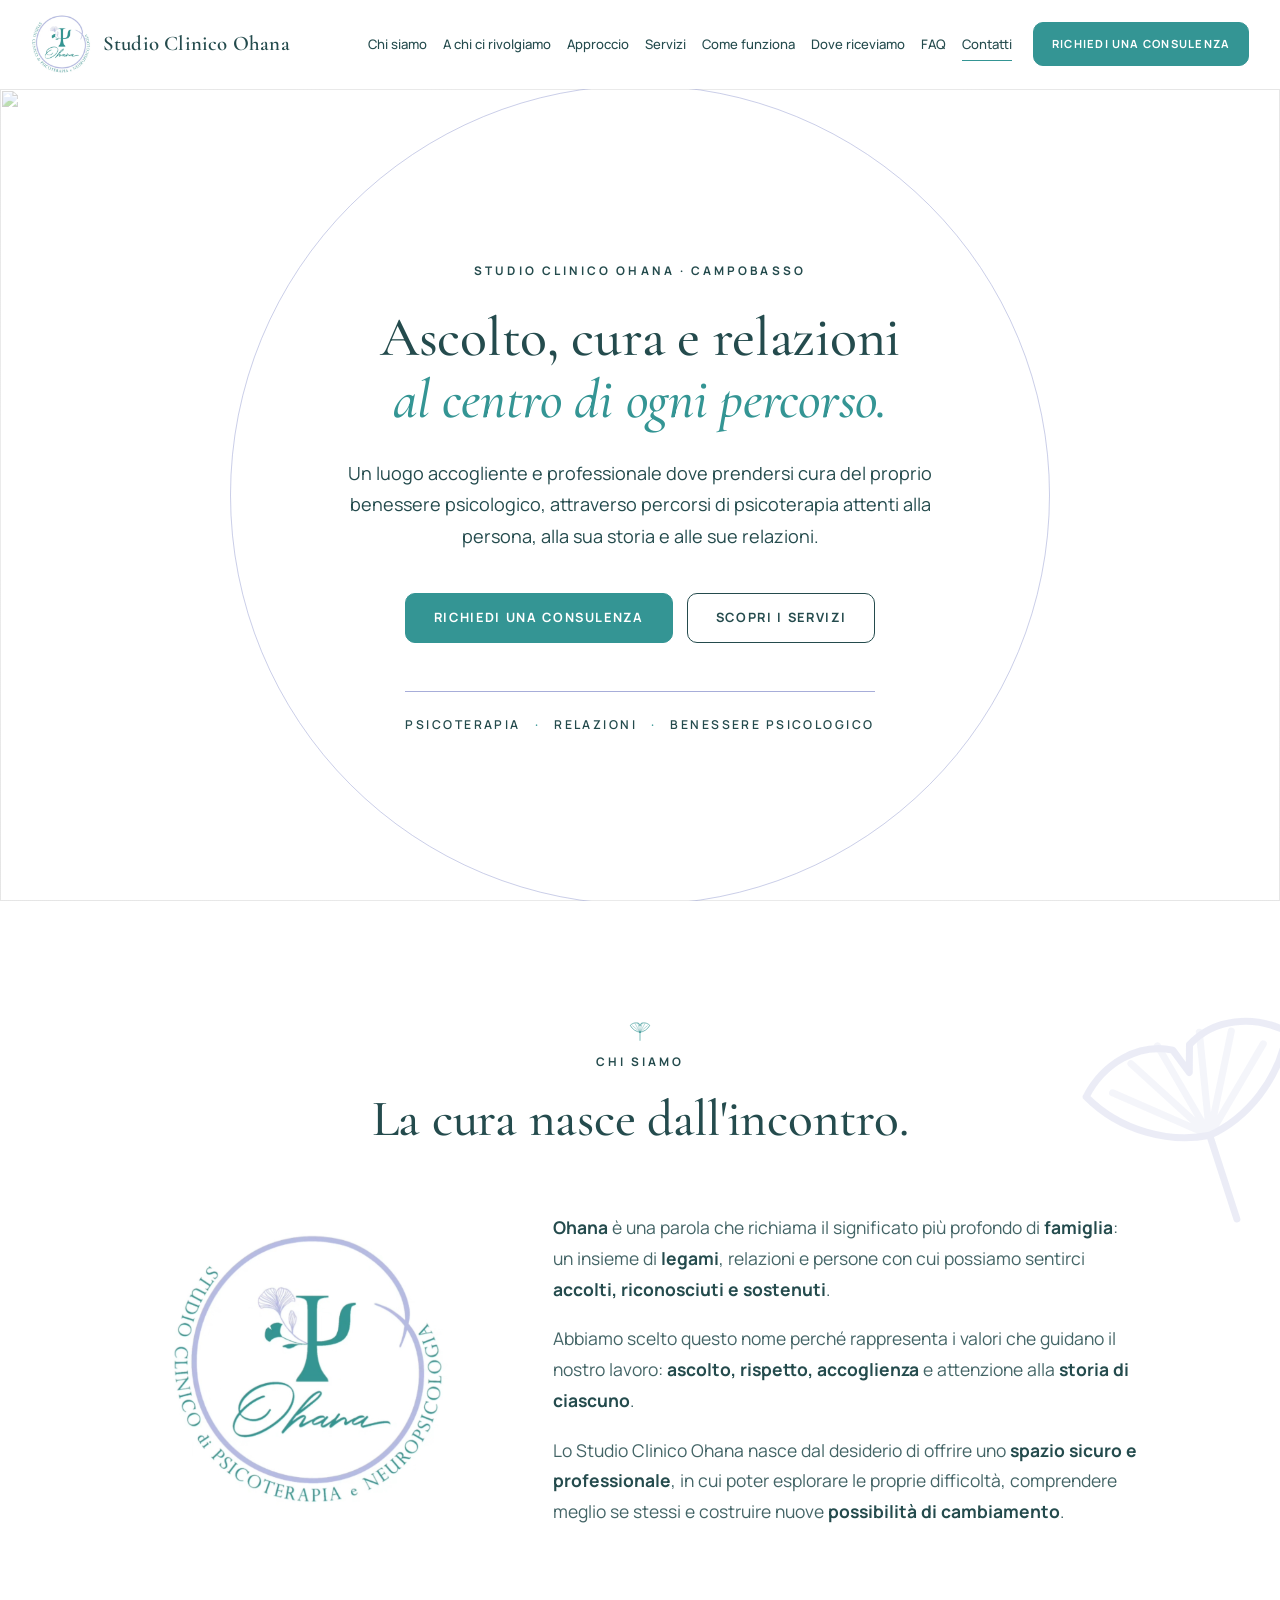
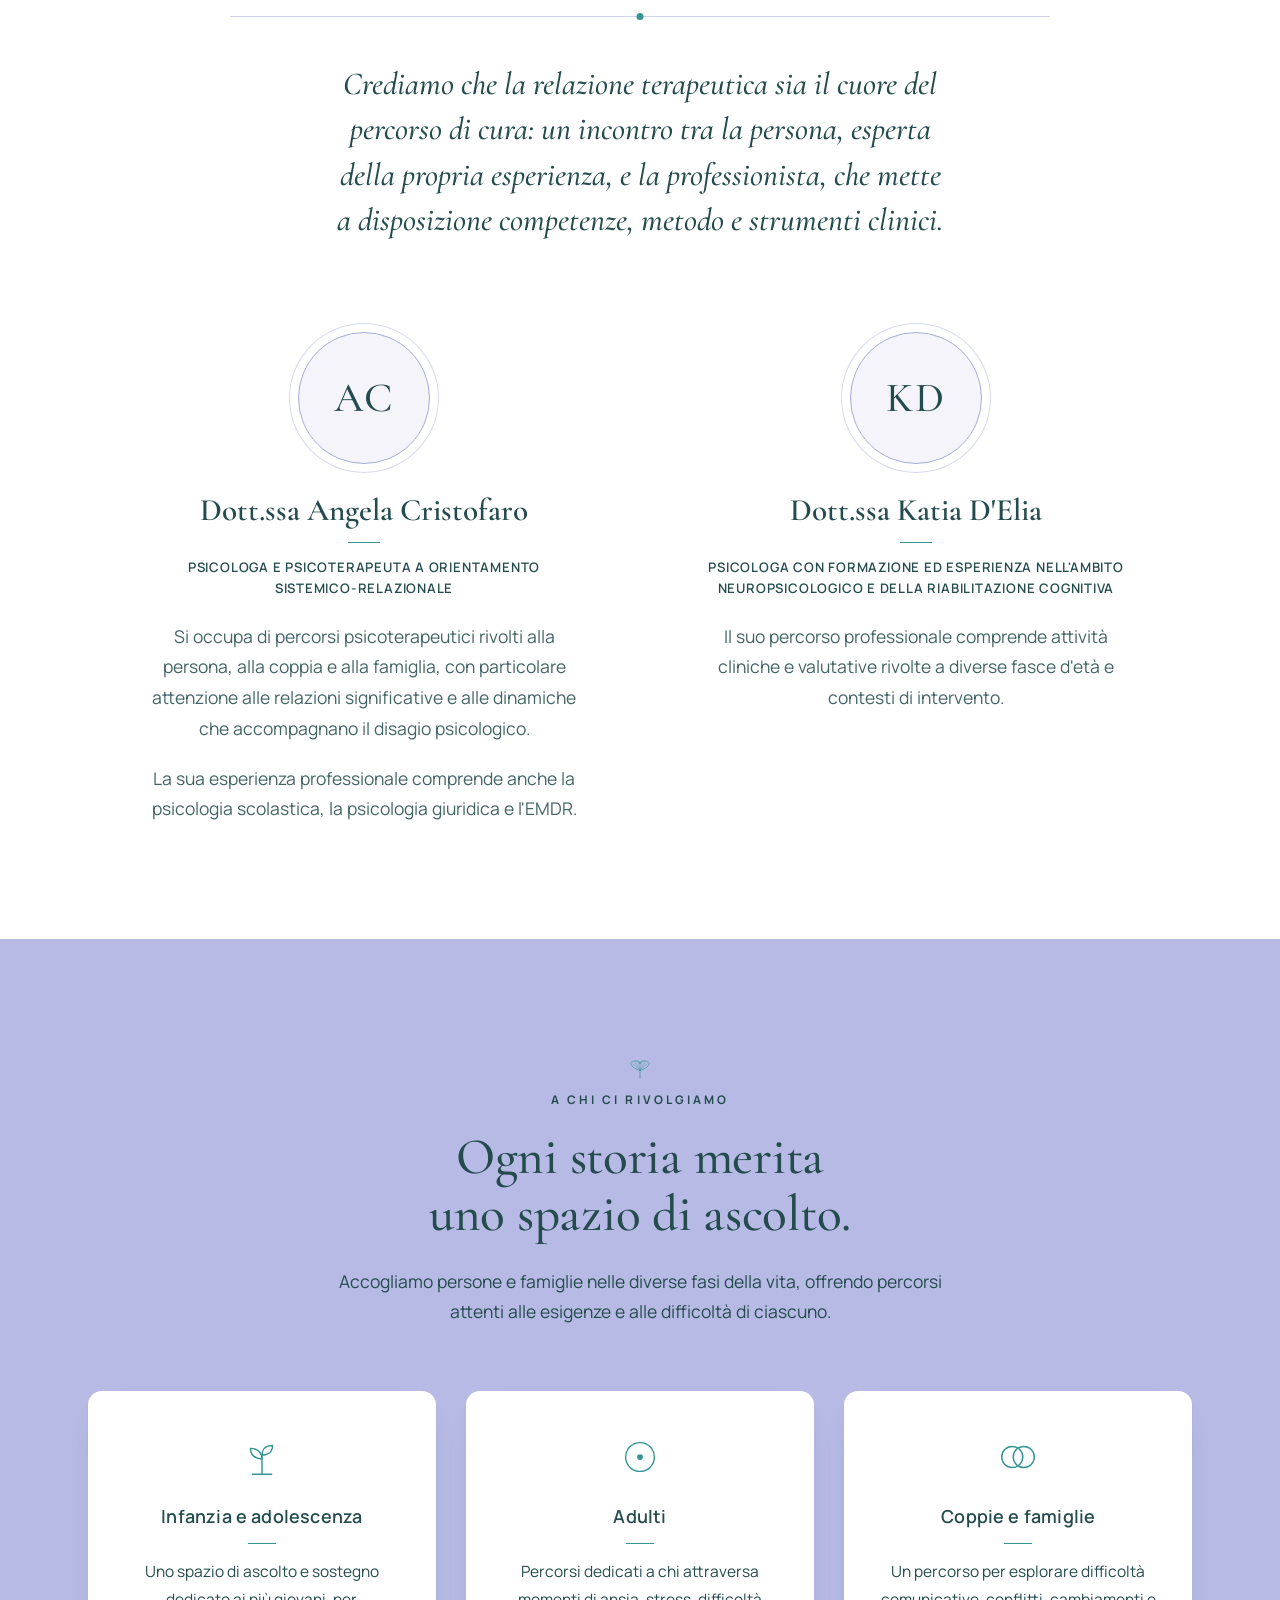
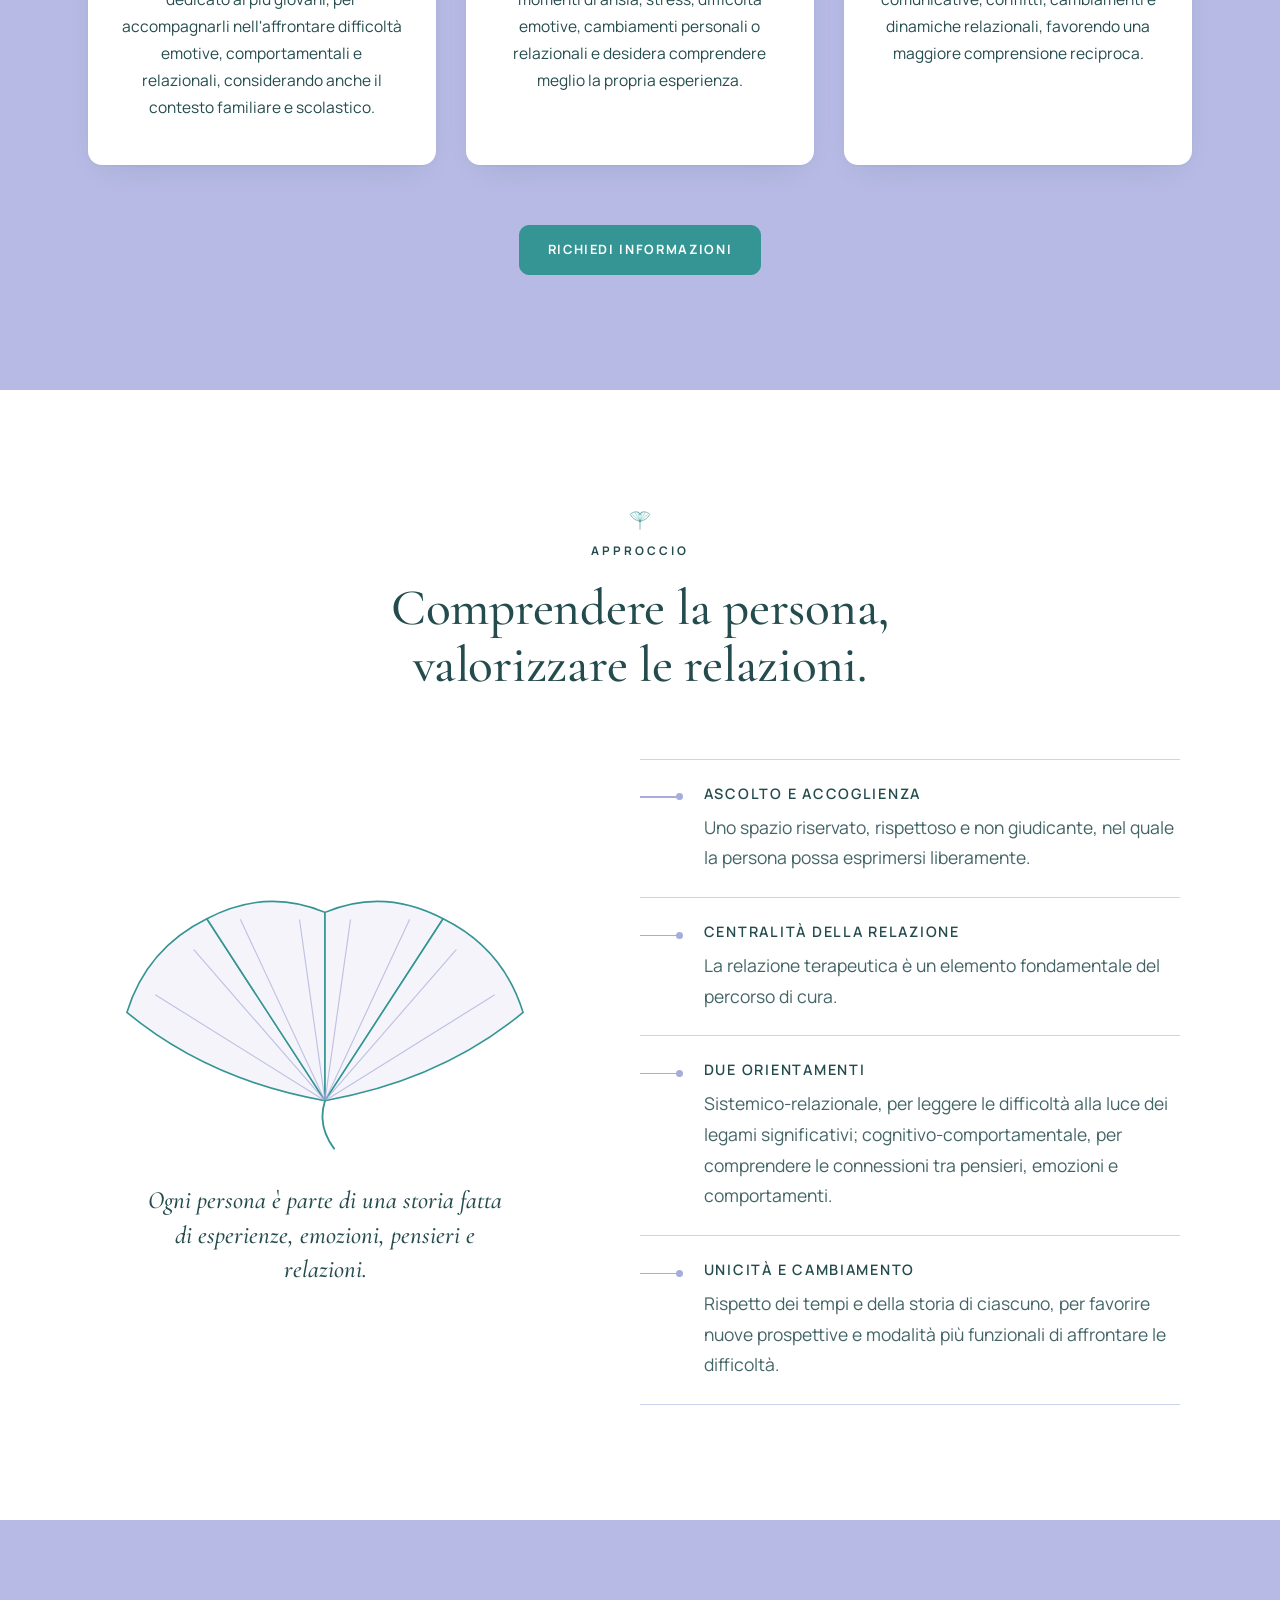
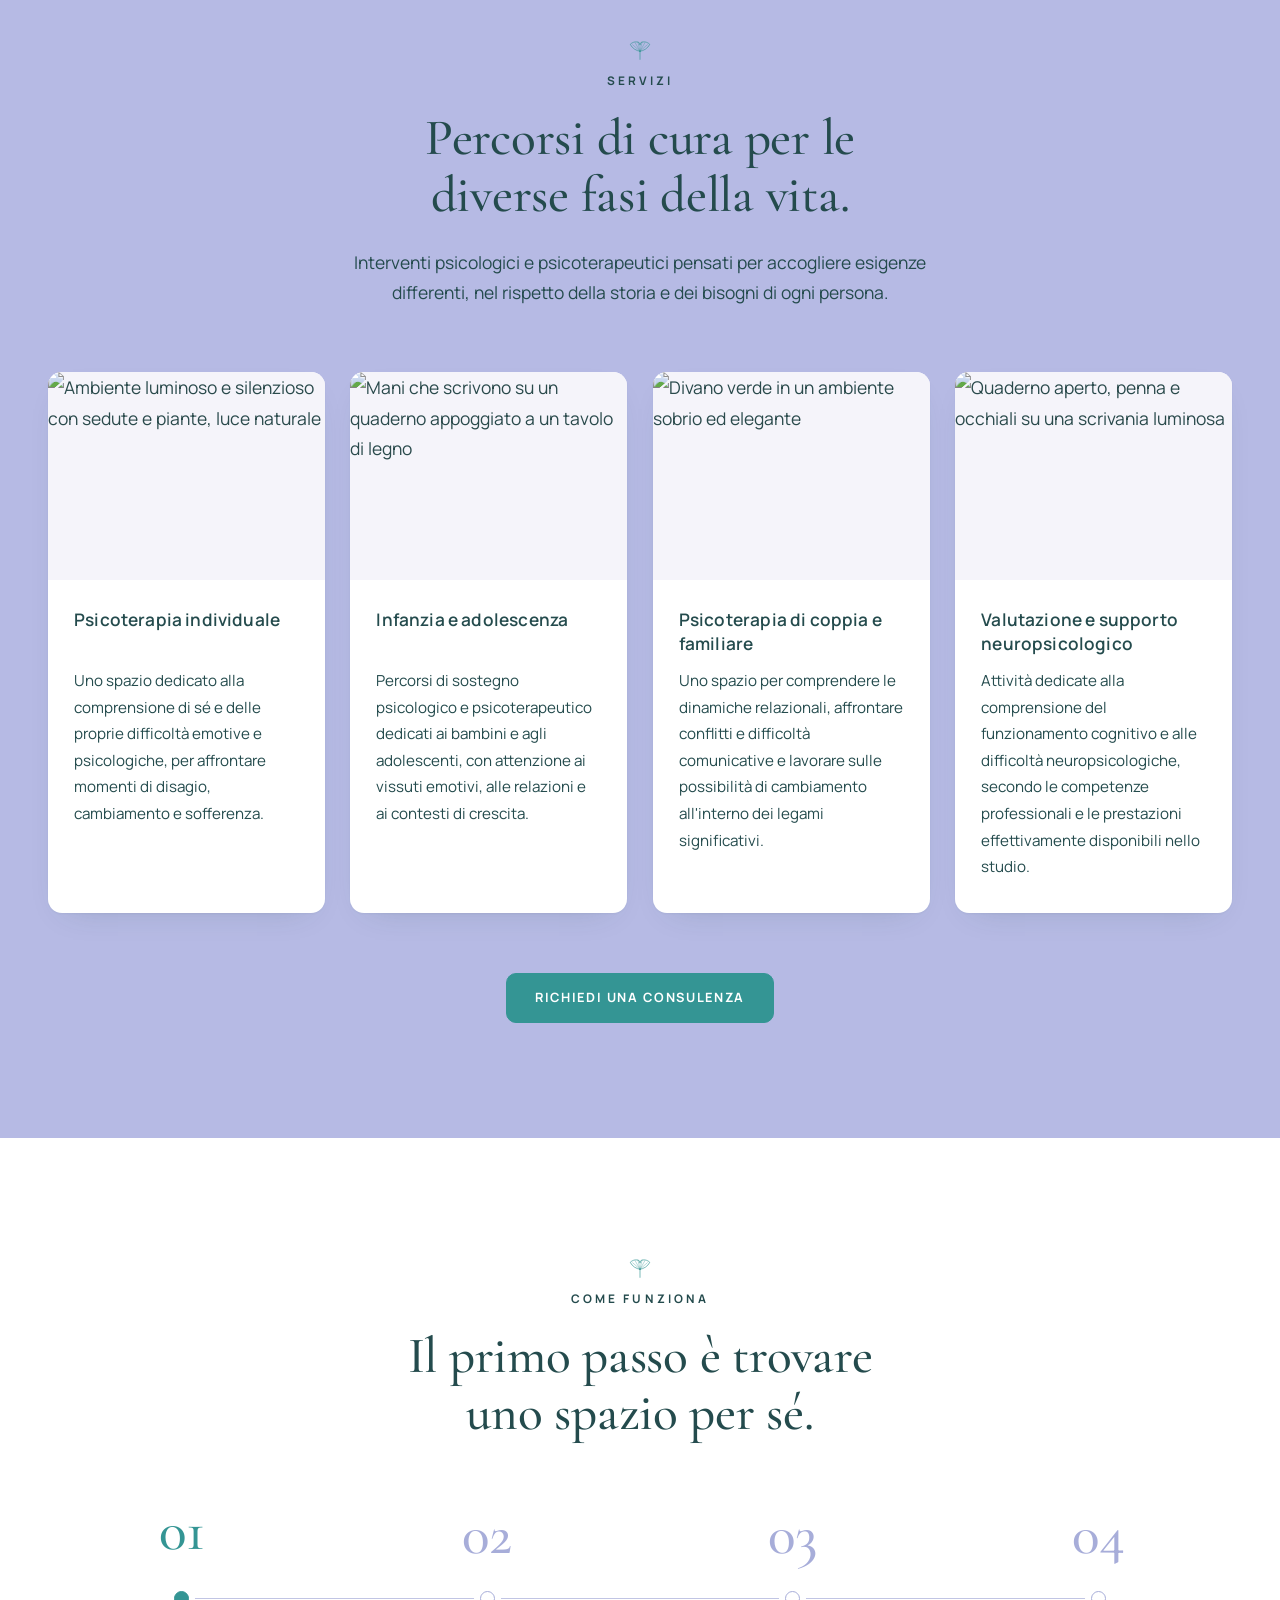
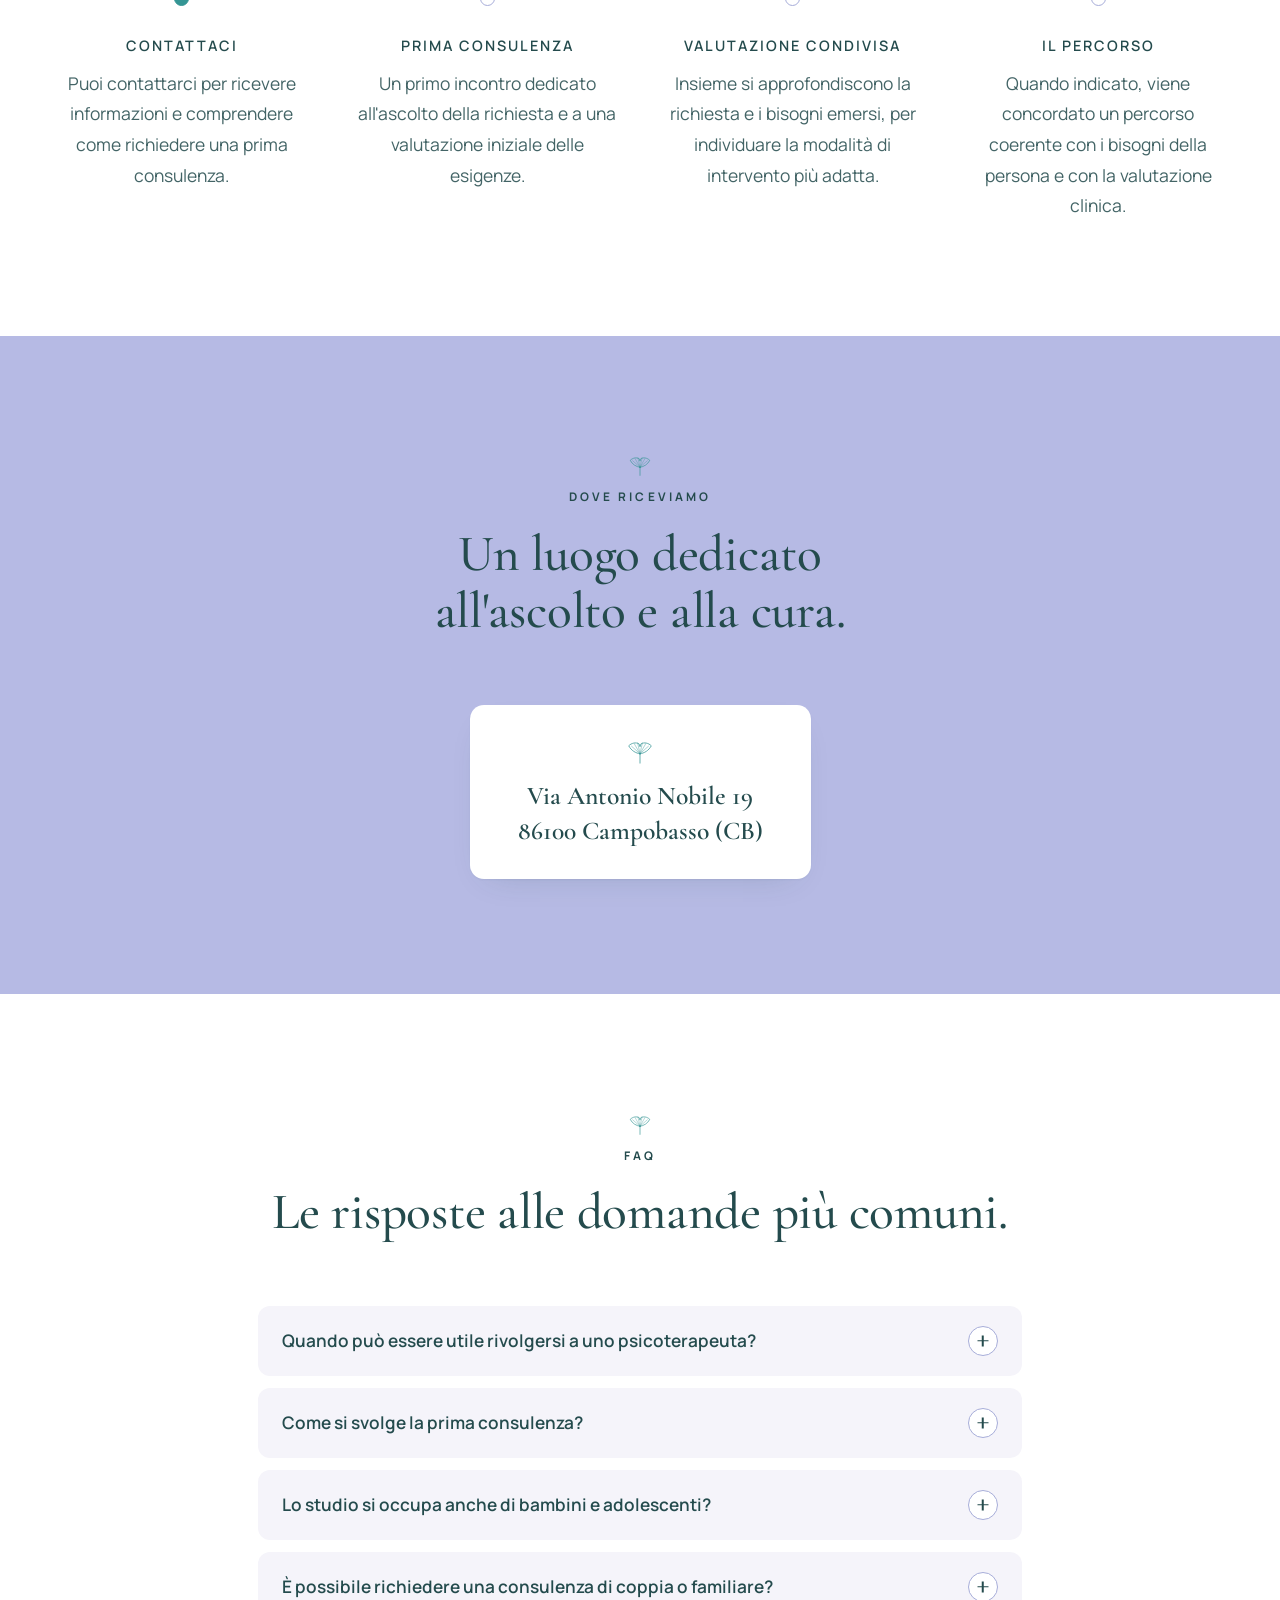
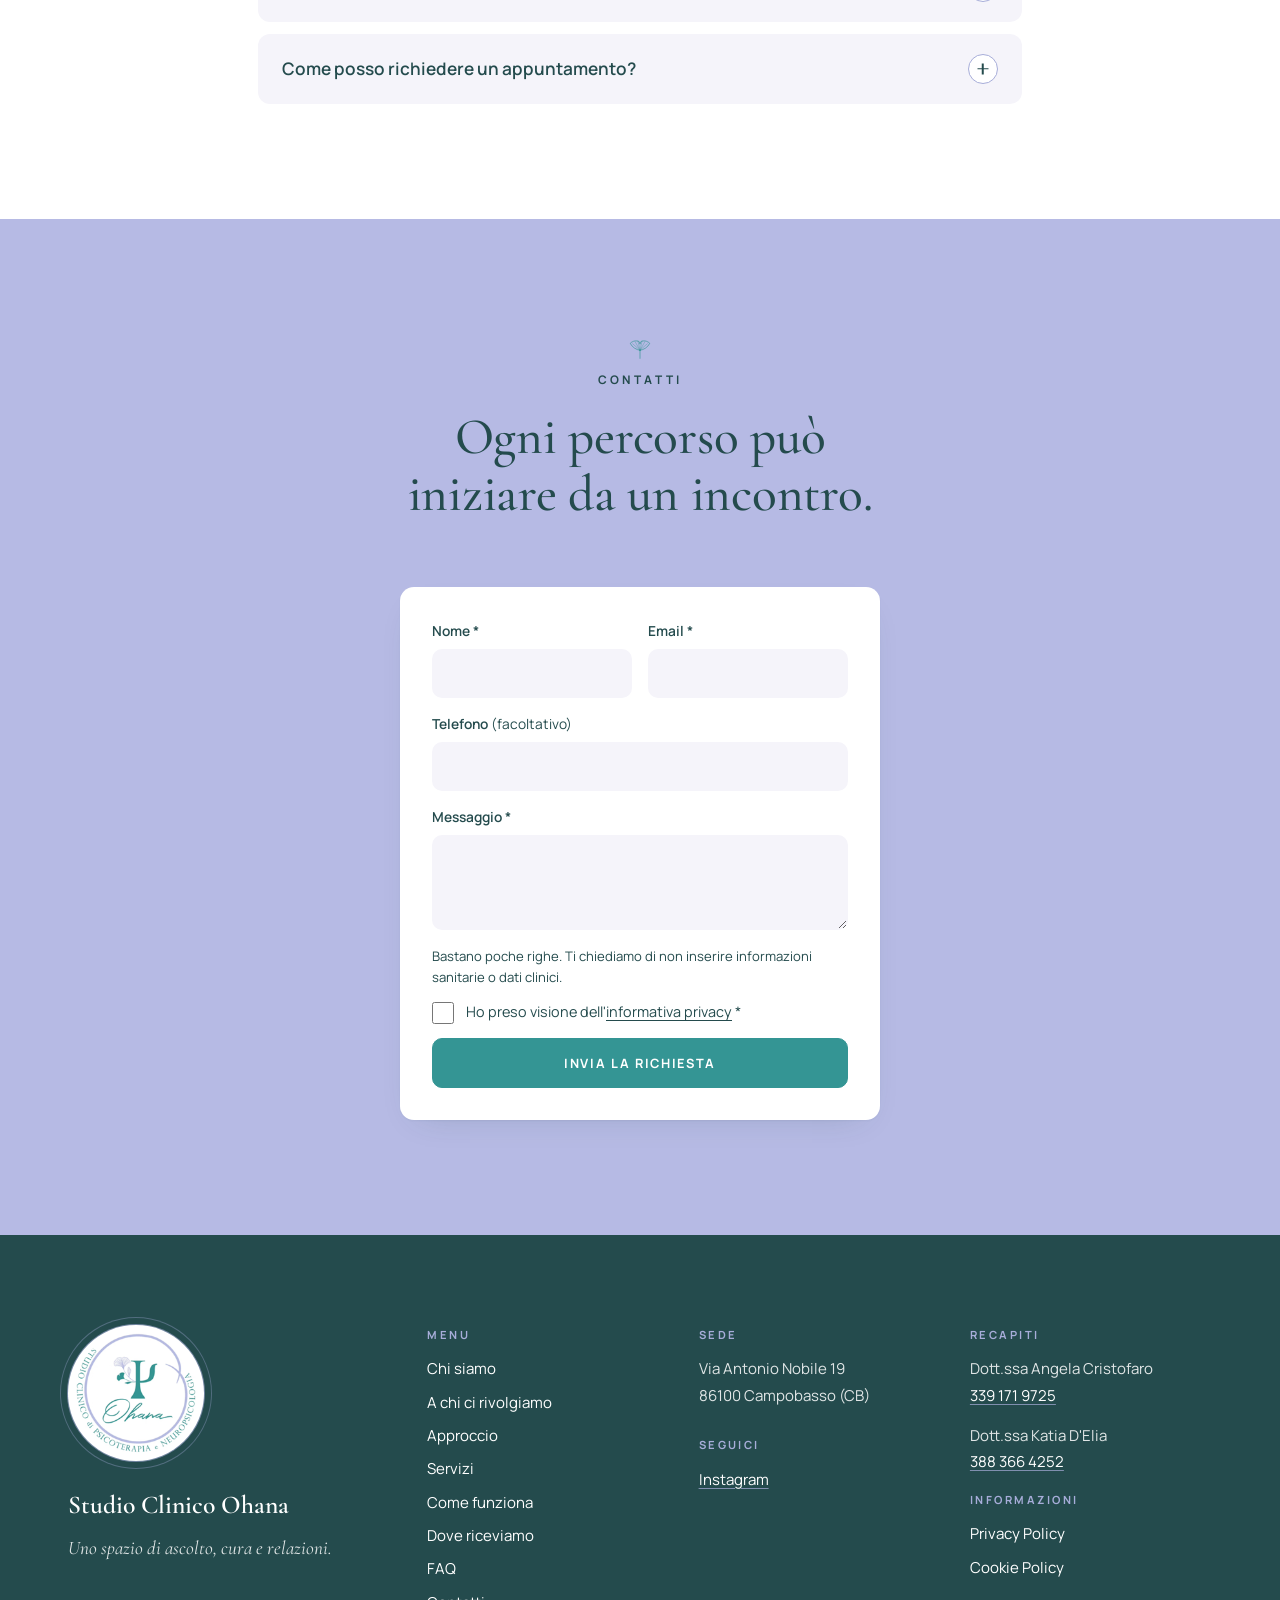
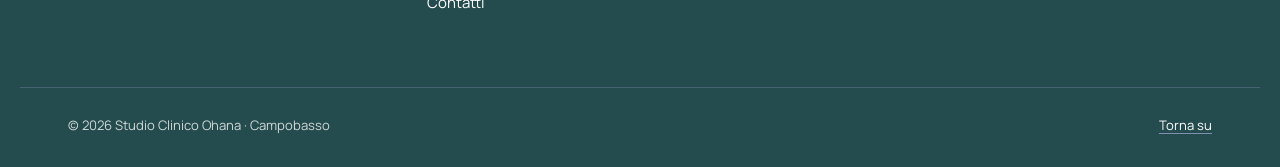
==== commit 51746b4a: "Header su una riga, CTA Scopri i servizi, nuova sezione Approccio con foglia di Ginkgo interattiva, " ====
--- a/index.html
+++ b/index.html
@@ -66,7 +66,7 @@
   <div class="header-inner">
     <a class="brand" href="#top" aria-label="Studio Clinico Ohana — torna all'inizio">
       <img src="assets/logo-ohana-192.png" width="60" height="60" alt="">
-      <span class="brand-name">Studio Clinico<br>Ohana</span>
+      <span class="brand-name">Studio Clinico Ohana</span>
     </a>
 
     <nav class="main-nav" id="main-nav" aria-label="Navigazione principale">
@@ -111,7 +111,7 @@
       <p class="hero-lead">Un luogo accogliente e professionale dove prendersi cura del proprio benessere psicologico, attraverso percorsi di psicoterapia attenti alla persona, alla sua storia e alle sue relazioni.</p>
       <div class="hero-actions">
         <a class="btn btn-primary" href="#contatti">Richiedi una consulenza</a>
-        <a class="btn btn-outline" href="#chi-siamo">Scopri lo studio</a>
+        <a class="btn btn-outline" href="#servizi">Scopri i servizi</a>
       </div>
       <p class="hero-detail"><span>Psicoterapia</span><span aria-hidden="true">·</span><span>Relazioni</span><span aria-hidden="true">·</span><span>Benessere psicologico</span></p>
     </div>
@@ -201,37 +201,45 @@
 
   <!-- 5. APPROCCIO — sfondo bianco -->
   <section class="section bg-white" id="approccio" aria-labelledby="approccio-title">
-    <svg class="deco-ginkgo deco-left" aria-hidden="true"><use href="#ginkgo"/></svg>
     <div class="container">
       <header class="section-head reveal">
         <p class="eyebrow"><svg class="eyebrow-leaf" aria-hidden="true"><use href="#ginkgo"/></svg>Approccio</p>
         <h2 id="approccio-title">Comprendere la persona, valorizzare le relazioni.</h2>
       </header>
 
-      <div class="orbit">
-        <div class="orbit-core reveal">
-          <span class="orbit-ring" aria-hidden="true"></span>
-          <span class="orbit-ring orbit-ring--dashed" aria-hidden="true"></span>
-          <div class="orbit-text">
-            <svg class="orbit-leaf" aria-hidden="true"><use href="#ginkgo"/></svg>
-            <p>Ogni persona è parte di una storia fatta di esperienze, emozioni, pensieri e relazioni.</p>
-          </div>
-        </div>
-
-        <ul class="orbit-points" role="list">
-          <li class="op op-1 reveal">
+      <!-- Foglia di Ginkgo (ispirata al logo): ogni lobo corrisponde a un principio.
+           Passando sopra un principio (o su un lobo) la parte corrispondente si colora. -->
+      <div class="leafmap" id="leafmap">
+        <figure class="leafmap-figure">
+          <svg class="leafmap-svg" viewBox="36 104 368 242" aria-hidden="true" focusable="false">
+            <g class="leaf-lobes">
+              <path class="lobe" data-lobe="1" pathLength="1" d="M220 300 Q118 282 46.4 222.7 Q63.75 166.55 116.5 140.6 Z"/>
+              <path class="lobe" data-lobe="2" pathLength="1" d="M220 300 L116.5 140.6 Q168.35 113.2 220 135 Z"/>
+              <path class="lobe" data-lobe="3" pathLength="1" d="M220 300 L220 135 Q271.65 113.2 323.5 140.6 Z"/>
+              <path class="lobe" data-lobe="4" pathLength="1" d="M220 300 L323.5 140.6 Q376.25 166.55 393.6 222.7 Q322 282 220 300 Z"/>
+            </g>
+            <g class="leaf-veins">
+              <path d="M220 300 L71.6 207.3M220 300 L105.2 167.9M220 300 L146 141.4M220 300 L197.7 141.6M220 300 L242.3 141.6M220 300 L294 141.4M220 300 L334.8 167.9M220 300 L368.4 207.3"/>
+            </g>
+            <path class="leaf-stem" pathLength="1" d="M220 300 Q213 322 228 342"/>
+          </svg>
+          <figcaption class="leafmap-quote">Ogni persona è parte di una storia fatta di esperienze, emozioni, pensieri e relazioni.</figcaption>
+        </figure>
+
+        <ul class="leafmap-list" role="list">
+          <li class="lm-item" data-lobe="1">
             <h3>Ascolto e accoglienza</h3>
             <p>Uno spazio riservato, rispettoso e non giudicante, nel quale la persona possa esprimersi liberamente.</p>
           </li>
-          <li class="op op-2 reveal">
+          <li class="lm-item" data-lobe="2">
             <h3>Centralità della relazione</h3>
             <p>La relazione terapeutica è un elemento fondamentale del percorso di cura.</p>
           </li>
-          <li class="op op-3 reveal">
+          <li class="lm-item" data-lobe="3">
             <h3>Due orientamenti</h3>
             <p>Sistemico-relazionale, per leggere le difficoltà alla luce dei legami significativi; cognitivo-comportamentale, per comprendere le connessioni tra pensieri, emozioni e comportamenti.</p>
           </li>
-          <li class="op op-4 reveal">
+          <li class="lm-item" data-lobe="4">
             <h3>Unicità e cambiamento</h3>
             <p>Rispetto dei tempi e della storia di ciascuno, per favorire nuove prospettive e modalità più funzionali di affrontare le difficoltà.</p>
           </li>
@@ -455,7 +463,7 @@
         </div>
         <div class="field">
           <label for="cf-msg">Messaggio <span aria-hidden="true">*</span></label>
-          <textarea id="cf-msg" name="messaggio" rows="4" required aria-describedby="cf-msg-hint"></textarea>
+          <textarea id="cf-msg" name="messaggio" rows="3" required aria-describedby="cf-msg-hint"></textarea>
           <p class="field-hint" id="cf-msg-hint">Bastano poche righe. Ti chiediamo di non inserire informazioni sanitarie o dati clinici.</p>
           <p class="field-error" id="cf-msg-err" hidden>Scrivi un breve messaggio.</p>
         </div>
--- a/styles.css
+++ b/styles.css
@@ -112,7 +112,7 @@
 }
 .brand { flex: none; display: flex; align-items: center; gap: 12px; text-decoration: none; color: var(--petrol); }
 .brand img { width: 60px; height: 60px; }
-.brand-name { font-family: var(--font-serif); font-weight: 600; font-size: 1.24rem; line-height: 1.05; letter-spacing: .01em; color: var(--petrol); }
+.brand-name { font-family: var(--font-serif); font-weight: 600; font-size: 1.3rem; line-height: 1.1; letter-spacing: .01em; color: var(--petrol); white-space: nowrap; }
 .brand:hover .brand-name { color: var(--petrol); }
 
 .main-nav { margin-left: auto; }
@@ -141,7 +141,7 @@
 @media (max-width: 1199px) {
   :root { --header-h: 76px; }
   .brand img { width: 54px; height: 54px; }
-  .brand-name { font-size: 1.14rem; }
+  .brand-name { font-size: 1.2rem; }
   .header-cta { display: none; }
   .menu-toggle { display: block; flex: none; }
   .main-nav {
@@ -255,54 +255,72 @@
 .card-target p { color: var(--text-soft); font-size: .97rem; }
 
 /* ==========================================================================
-   5. APPROCCIO — composizione "orbitale" ispirata al cerchio del logo
-   ========================================================================== */
-.orbit { max-width: 1180px; margin: 0 auto; }
-.orbit-core {
-  position: relative; width: min(calc(100% - 48px), 380px); aspect-ratio: 1; margin: 0 auto;
-  display: grid; place-items: center; border-radius: 50%;
-  background: radial-gradient(circle at 50% 45%, var(--lavender-white) 0%, rgba(245, 244, 250, .6) 55%, rgba(245, 244, 250, 0) 72%);
-}
-.orbit-ring { position: absolute; inset: 0; border: 1px solid var(--periwinkle); border-radius: 50%; }
-.orbit-ring--dashed { inset: -22px; border: 1px dashed rgba(52, 149, 148, .45); animation: orbit-spin 90s linear infinite; }
-.orbit-ring--dashed::before {
-  content: ""; position: absolute; top: -4px; left: 50%; width: 8px; height: 8px; margin-left: -4px;
-  border-radius: 50%; background: var(--accent); box-shadow: 0 0 0 5px rgba(52, 149, 148, .15);
-}
-@keyframes orbit-spin { to { transform: rotate(360deg); } }
-.orbit-text { max-width: 72%; text-align: center; }
-.orbit-leaf { width: 34px; height: 34px; margin: 0 auto 14px; color: var(--accent); }
-.orbit-text p { font-family: var(--font-serif); font-style: italic; font-weight: 500; font-size: clamp(1.35rem, 1vw + 1rem, 1.7rem); line-height: 1.35; color: var(--petrol); }
-
-.orbit-points { list-style: none; margin: 56px auto 0; padding: 0; display: grid; gap: 36px; max-width: 560px; }
-.op { position: relative; padding-left: 40px; }
-.op::before { content: ""; position: absolute; left: 0; top: .78em; width: 22px; height: 1px; background: var(--accent); }
-.op::after { content: ""; position: absolute; left: 22px; top: calc(.78em - 3px); width: 7px; height: 7px; border-radius: 50%; background: var(--accent); }
-.op h3 { font-size: .9rem; letter-spacing: .12em; text-transform: uppercase; margin-bottom: 10px; }
-.op p { color: var(--text-soft); }
-
-@media (min-width: 1000px) {
-  .orbit {
-    display: grid; grid-template-columns: minmax(0, 1fr) 400px minmax(0, 1fr);
-    grid-template-rows: auto auto; column-gap: clamp(56px, 6vw, 96px); row-gap: 72px; align-items: center;
-  }
-  .orbit-core { grid-column: 2; grid-row: 1 / span 2; width: 100%; }
-  .orbit-points { display: contents; }
-  .op { padding-left: 0; max-width: 340px; }
-  .op-1 { grid-column: 1; grid-row: 1; justify-self: end; text-align: right; }
-  .op-3 { grid-column: 1; grid-row: 2; justify-self: end; text-align: right; }
-  .op-2 { grid-column: 3; grid-row: 1; justify-self: start; }
-  .op-4 { grid-column: 3; grid-row: 2; justify-self: start; }
-  /* tratto di collegamento verso il cerchio */
-  .op::before { top: .7em; width: clamp(36px, 4vw, 64px); background: linear-gradient(90deg, var(--accent), rgba(52, 149, 148, .15)); }
-  .op::after { top: calc(.7em - 3px); }
-  .op-1::before, .op-3::before { left: calc(100% + 18px); background: linear-gradient(90deg, var(--accent), rgba(52, 149, 148, .1)); }
-  .op-1::after, .op-3::after { left: calc(100% + 14px); }
-  .op-2::before, .op-4::before { left: auto; right: calc(100% + 18px); background: linear-gradient(270deg, var(--accent), rgba(52, 149, 148, .1)); }
-  .op-2::after, .op-4::after { left: auto; right: calc(100% + 14px); }
-}
-@media (min-width: 640px) and (max-width: 999px) {
-  .orbit-points { grid-template-columns: 1fr 1fr; max-width: 760px; column-gap: 40px; }
+   5. APPROCCIO — foglia di Ginkgo interattiva: 4 lobi = 4 principi
+   ========================================================================== */
+.leafmap {
+  display: grid; grid-template-columns: minmax(0, 5fr) minmax(0, 6fr);
+  gap: clamp(48px, 7vw, 104px); align-items: center; max-width: 1080px; margin: 0 auto;
+}
+.leafmap-figure { margin: 0; text-align: center; }
+.leafmap-svg { width: 100%; max-width: 420px; margin: 0 auto; overflow: visible; }
+.lobe {
+  fill: var(--lavender-white); stroke: var(--accent); stroke-width: 1.4; stroke-linejoin: round;
+  transform-box: view-box; transform-origin: 220px 300px; cursor: pointer;
+  transition: fill .55s var(--ease), transform .55s var(--ease);
+}
+.leaf-veins path { fill: none; stroke: var(--periwinkle); stroke-width: 1; stroke-linecap: round; opacity: .7; pointer-events: none; transition: stroke .5s; }
+.leaf-stem { fill: none; stroke: var(--accent); stroke-width: 1.6; stroke-linecap: round; }
+
+/* disegno progressivo all'ingresso nella pagina */
+.js .lobe, .js .leaf-stem { stroke-dasharray: 1; stroke-dashoffset: 1; }
+.js .leaf-veins { opacity: 0; transition: opacity 1.2s var(--ease) 1.4s; }
+.js .leafmap.is-drawn .lobe, .js .leafmap.is-drawn .leaf-stem { stroke-dashoffset: 0; transition: stroke-dashoffset 1.3s var(--ease), fill .55s var(--ease), transform .55s var(--ease); }
+.js .leafmap.is-drawn .leaf-stem { transition-delay: 0s; }
+.js .leafmap.is-drawn .lobe[data-lobe="1"] { transition-delay: .2s, 0s, 0s; }
+.js .leafmap.is-drawn .lobe[data-lobe="2"] { transition-delay: .45s, 0s, 0s; }
+.js .leafmap.is-drawn .lobe[data-lobe="3"] { transition-delay: .7s, 0s, 0s; }
+.js .leafmap.is-drawn .lobe[data-lobe="4"] { transition-delay: .95s, 0s, 0s; }
+.js .leafmap.is-drawn .leaf-veins { opacity: 1; }
+
+/* lobo attivo */
+.leafmap[data-active="1"] .lobe[data-lobe="1"],
+.leafmap[data-active="2"] .lobe[data-lobe="2"],
+.leafmap[data-active="3"] .lobe[data-lobe="3"],
+.leafmap[data-active="4"] .lobe[data-lobe="4"] { fill: var(--accent); transform: scale(1.045); }
+
+.leafmap-quote {
+  max-width: 360px; margin: 30px auto 0;
+  font-family: var(--font-serif); font-style: italic; font-weight: 500;
+  font-size: clamp(1.3rem, .8vw + 1rem, 1.55rem); line-height: 1.4; color: var(--petrol);
+}
+
+.leafmap-list { list-style: none; margin: 0; padding: 0; }
+.lm-item { position: relative; padding: 24px 0 24px 64px; border-top: 1px solid var(--line); cursor: default; }
+.lm-item:last-child { border-bottom: 1px solid var(--line); }
+.lm-item::before {          /* tratto che si allunga quando il principio è attivo */
+  content: ""; position: absolute; left: 0; top: calc(24px + .72em); width: 36px; height: 1.5px;
+  background: var(--periwinkle); transition: width .5s var(--ease), background-color .5s var(--ease);
+}
+.lm-item::after {
+  content: ""; position: absolute; left: 36px; top: calc(24px + .72em - 3px); width: 7px; height: 7px; border-radius: 50%;
+  background: var(--periwinkle); transition: left .5s var(--ease), background-color .5s var(--ease);
+}
+.lm-item h3 { font-size: .9rem; letter-spacing: .12em; text-transform: uppercase; margin-bottom: 8px; transition: color .4s; }
+.lm-item p { color: var(--text-soft); }
+.lm-item.is-active::before { width: 48px; background: var(--accent); }
+.lm-item.is-active::after { left: 48px; background: var(--accent); }
+.lm-item.is-active h3 { color: var(--accent); }
+
+@media (max-width: 900px) {
+  .leafmap { grid-template-columns: 1fr; gap: 44px; max-width: 600px; }
+  .leafmap-svg { max-width: 300px; }
+}
+@media (max-width: 480px) {
+  .lm-item { padding-left: 52px; }
+  .lm-item::before { width: 28px; }
+  .lm-item::after { left: 28px; }
+  .lm-item.is-active::before { width: 38px; }
+  .lm-item.is-active::after { left: 38px; }
 }
 
 /* ==========================================================================
@@ -413,18 +431,18 @@
    10. CONTATTI — solo form centrale
    ========================================================================== */
 .contact-form {
-  max-width: 600px; margin: 0 auto; padding: clamp(26px, 3.5vw, 40px);
+  max-width: 480px; margin: 0 auto; padding: clamp(22px, 3vw, 32px);
   background: var(--white); border-radius: var(--radius); box-shadow: var(--shadow-soft);
 }
 .field-row { display: grid; grid-template-columns: 1fr 1fr; gap: 0 16px; }
-.field { margin-bottom: 18px; }
+.field { margin-bottom: 14px; }
 .field label { display: block; margin-bottom: 6px; font-size: .86rem; font-weight: 600; }
 .field .optional { font-weight: 400; color: var(--text-soft); }
 .field input[type="text"], .field input[type="email"], .field input[type="tel"], .field textarea {
-  width: 100%; min-height: 48px; padding: 12px 15px; font: inherit; font-size: 1rem; color: var(--petrol);
+  width: 100%; min-height: 44px; padding: 10px 14px; font: inherit; font-size: .95rem; color: var(--petrol);
   background: var(--lavender-white); border: 1px solid transparent; border-radius: 10px; transition: border-color .25s, box-shadow .25s, background-color .25s;
 }
-.field textarea { min-height: 116px; resize: vertical; line-height: 1.6; }
+.field textarea { min-height: 92px; resize: vertical; line-height: 1.6; }
 .field input:hover, .field textarea:hover { border-color: var(--periwinkle); }
 .field input:focus, .field textarea:focus { outline: none; background: var(--white); border-color: var(--accent); box-shadow: 0 0 0 3px rgba(52, 149, 148, .18); }
 .field [aria-invalid="true"] { border-color: var(--petrol); border-width: 2px; }
@@ -491,7 +509,7 @@
   .address-card { padding: 26px 28px 28px; }
 }
 @media (max-width: 380px) {
-  .brand-name { font-size: 1.05rem; }
+  .brand-name { font-size: 1.02rem; }
   .brand img { width: 48px; height: 48px; }
   .btn { padding-inline: 18px; letter-spacing: .1em; }
   .eyebrow { letter-spacing: .2em; }
